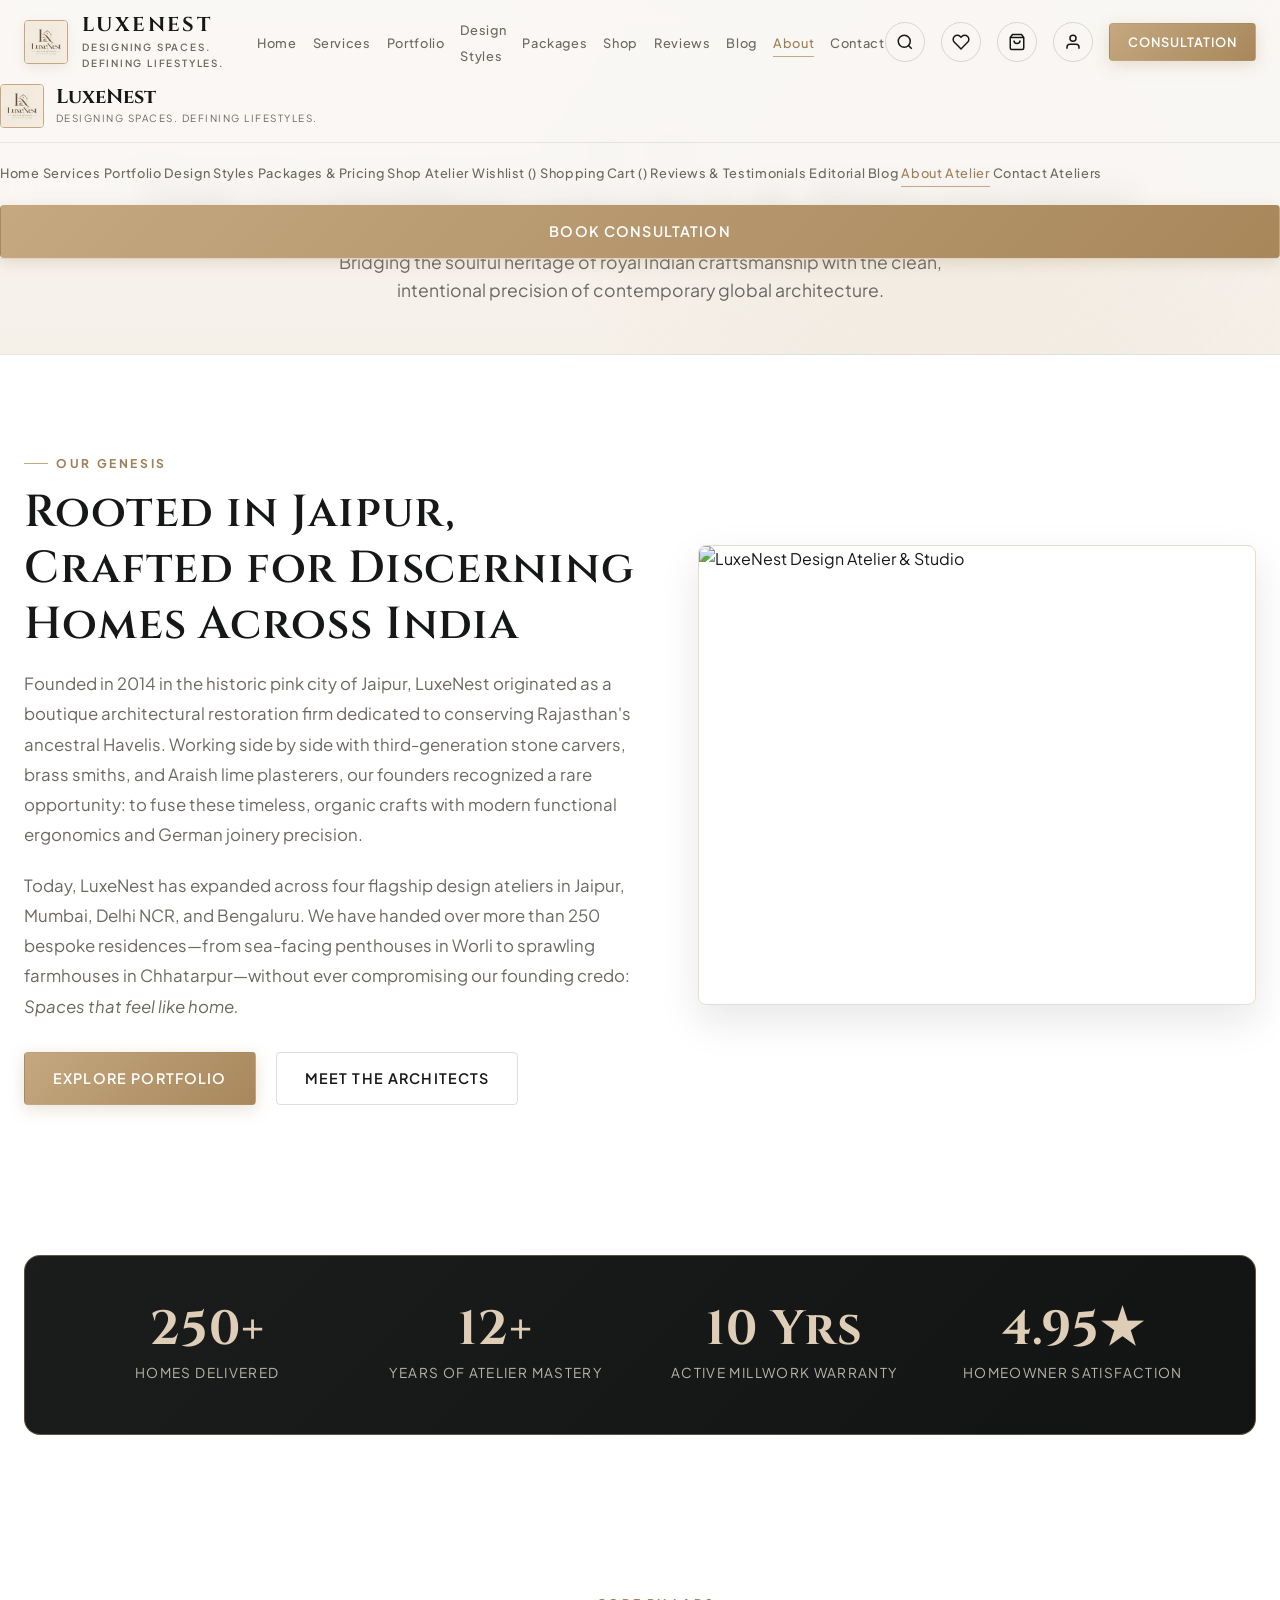
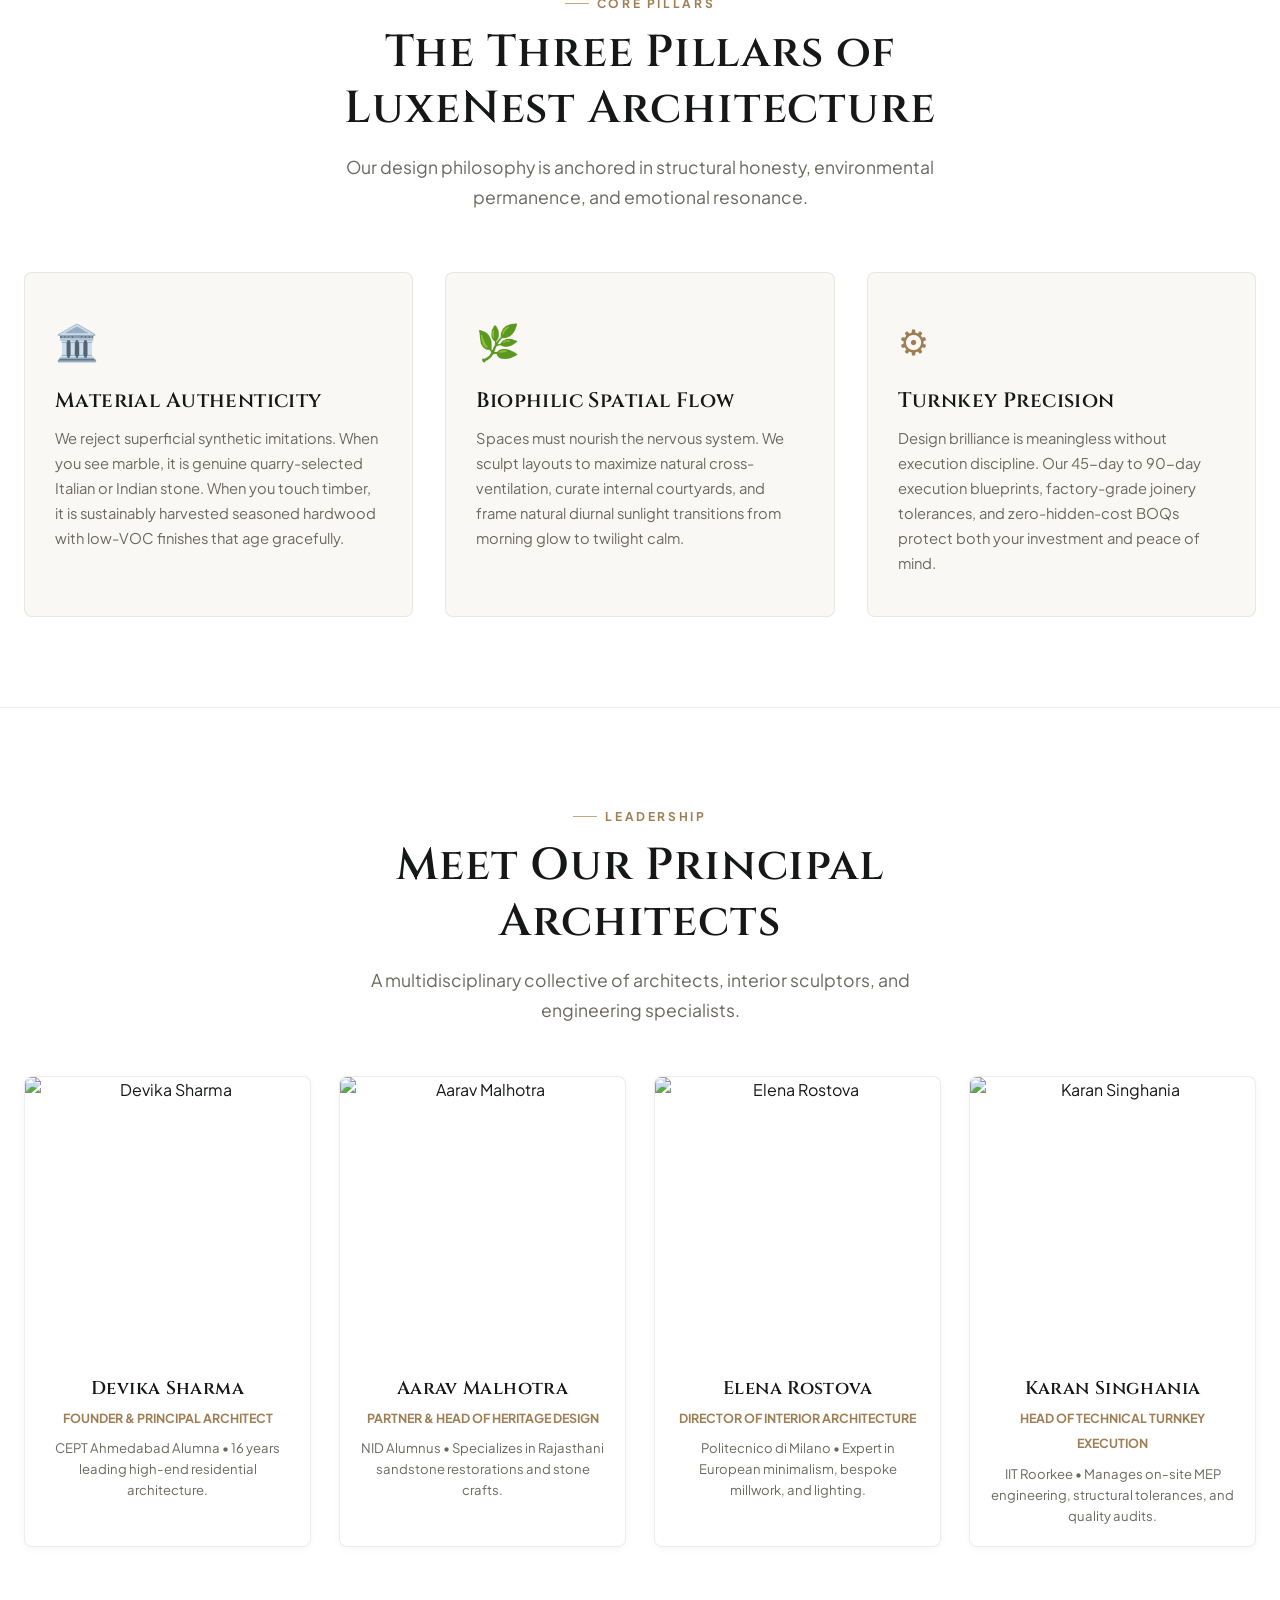
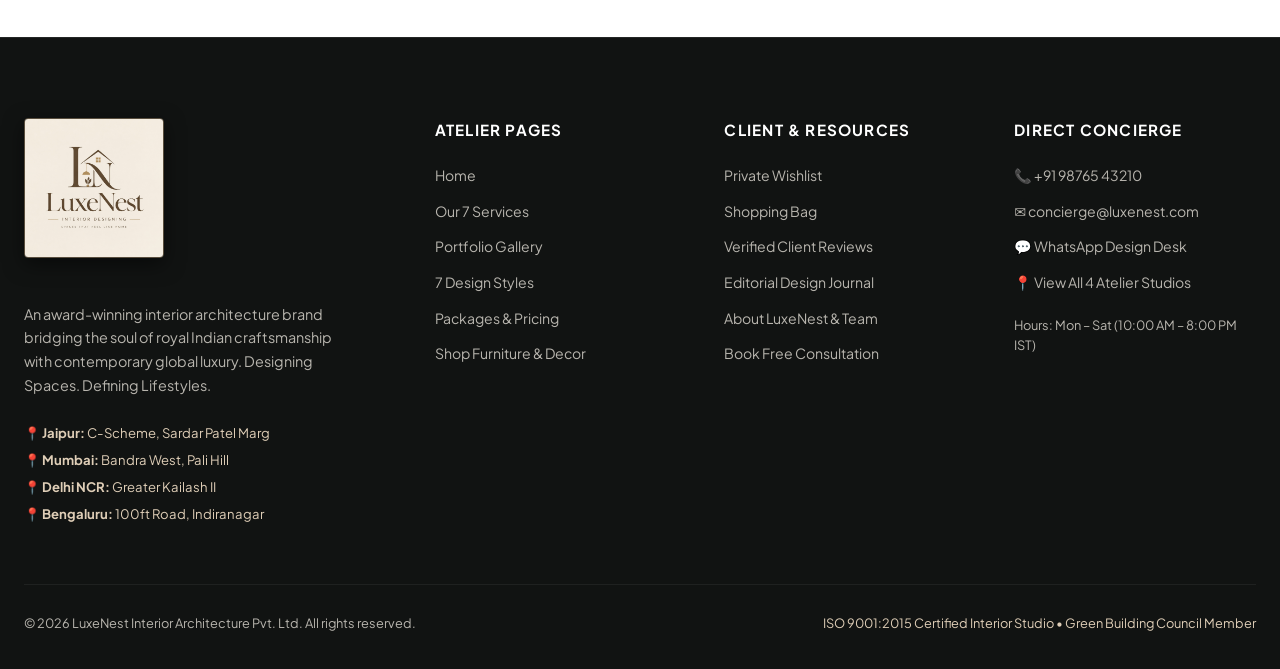
==== about.html @ 462abecd "Expand LuxeNest into complete 13-page luxury interior architecture platform with shop, wishlist, car" ====
<!DOCTYPE html>
<html lang="en">
<head>
  <meta charset="UTF-8">
  <meta name="viewport" content="width=device-width, initial-scale=1.0">
  <title>About LuxeNest — Atelier History & Design Philosophy</title>
  <meta name="description" content="Learn about LuxeNest's journey from a boutique architectural practice in Jaipur to India's premier luxury interior design atelier. Meet our principal architects and discover our design philosophy.">
  <link rel="stylesheet" href="styles.css">
  <link rel="icon" type="image/jpeg" href="images/logo.jpg">
</head>
<body>

  <!-- Site Header & Navigation -->
  <header class="site-header" id="header">
    <div class="container nav-container">
      <a href="index.html" class="brand-logo" aria-label="LuxeNest Home">
        <img src="images/logo.jpg" alt="LuxeNest Interior Designing Logo" class="site-logo-img">
        <div>
          <span class="logo-text">LuxeNest</span>
          <span class="logo-tagline">Designing Spaces. Defining Lifestyles.</span>
        </div>
      </a>

      <nav aria-label="Main Navigation">
        <ul class="nav-links">
          <li><a href="index.html" class="nav-link">Home</a></li>
          <li><a href="services.html" class="nav-link">Services</a></li>
          <li><a href="portfolio.html" class="nav-link">Portfolio</a></li>
          <li><a href="design-styles.html" class="nav-link">Design Styles</a></li>
          <li><a href="packages.html" class="nav-link">Packages</a></li>
          <li><a href="shop.html" class="nav-link">Shop</a></li>
          <li><a href="reviews.html" class="nav-link">Reviews</a></li>
          <li><a href="blog.html" class="nav-link">Blog</a></li>
          <li><a href="about.html" class="nav-link active">About</a></li>
          <li><a href="contact.html" class="nav-link">Contact</a></li>
        </ul>
      </nav>

      <div class="nav-actions">
        <button class="nav-icon-btn open-search-btn" aria-label="Search LuxeNest">
          <svg width="18" height="18" viewBox="0 0 24 24" fill="none" stroke="currentColor" stroke-width="2">
            <circle cx="11" cy="11" r="8"></circle>
            <line x1="21" y1="21" x2="16.65" y2="16.65"></line>
          </svg>
        </button>

        <a href="wishlist.html" class="nav-icon-btn" aria-label="Wishlist">
          <svg width="18" height="18" viewBox="0 0 24 24" fill="none" stroke="currentColor" stroke-width="2">
            <path d="M20.84 4.61a5.5 5.5 0 0 0-7.78 0L12 5.67l-1.06-1.06a5.5 5.5 0 0 0-7.78 7.78l1.06 1.06L12 21.23l7.78-7.78 1.06-1.06a5.5 5.5 0 0 0 0-7.78z"></path>
          </svg>
          <span class="nav-badge wishlist-badge" style="display:none;">0</span>
        </a>

        <a href="cart.html" class="nav-icon-btn" aria-label="Shopping Cart">
          <svg width="18" height="18" viewBox="0 0 24 24" fill="none" stroke="currentColor" stroke-width="2">
            <path d="M6 2L3 6v14a2 2 0 0 0 2 2h14a2 2 0 0 0 2-2V6l-3-4z"></path>
            <line x1="3" y1="6" x2="21" y2="6"></line>
            <path d="M16 10a4 4 0 0 1-8 0"></path>
          </svg>
          <span class="nav-badge cart-badge" style="display:none;">0</span>
        </a>

        <button class="nav-icon-btn open-user-btn" aria-label="Client Portal">
          <svg width="18" height="18" viewBox="0 0 24 24" fill="none" stroke="currentColor" stroke-width="2">
            <path d="M20 21v-2a4 4 0 0 0-4-4H8a4 4 0 0 0-4 4v2"></path>
            <circle cx="12" cy="7" r="4"></circle>
          </svg>
        </button>

        <a href="consultation.html" class="btn btn-gold btn-sm nav-cta-btn">Consultation</a>

        <button class="mobile-menu-btn" id="mobileMenuBtn" aria-label="Toggle navigation menu">
          <svg width="24" height="24" viewBox="0 0 24 24" fill="none" stroke="currentColor" stroke-width="2">
            <line x1="3" y1="12" x2="21" y2="12"></line>
            <line x1="3" y1="6" x2="21" y2="6"></line>
            <line x1="3" y1="18" x2="21" y2="18"></line>
          </svg>
        </button>
      </div>
    </div>

    <!-- Mobile Drawer Navigation -->
    <div class="mobile-nav-drawer" id="mobileDrawer">
      <div style="display: flex; align-items: center; gap: 12px; margin-bottom: 16px; padding-bottom: 14px; border-bottom: 1px solid var(--border-subtle);">
        <img src="images/logo.jpg" alt="LuxeNest Logo" style="width: 44px; height: 44px; border-radius: 4px; border: 1.5px solid var(--accent-gold); object-fit: cover;">
        <div>
          <div style="font-family: var(--font-serif); font-size: 1.25rem; font-weight: 700; color: var(--text-main); line-height: 1.1;">LuxeNest</div>
          <div style="font-size: 0.62rem; color: var(--text-muted); text-transform: uppercase; letter-spacing: 0.15em; margin-top: 3px;">Designing Spaces. Defining Lifestyles.</div>
        </div>
      </div>
      <a href="index.html" class="nav-link drawer-link">Home</a>
      <a href="services.html" class="nav-link drawer-link">Services</a>
      <a href="portfolio.html" class="nav-link drawer-link">Portfolio</a>
      <a href="design-styles.html" class="nav-link drawer-link">Design Styles</a>
      <a href="packages.html" class="nav-link drawer-link">Packages & Pricing</a>
      <a href="shop.html" class="nav-link drawer-link">Shop Atelier</a>
      <a href="wishlist.html" class="nav-link drawer-link">Wishlist (<span class="wishlist-badge">0</span>)</a>
      <a href="cart.html" class="nav-link drawer-link">Shopping Cart (<span class="cart-badge">0</span>)</a>
      <a href="reviews.html" class="nav-link drawer-link">Reviews & Testimonials</a>
      <a href="blog.html" class="nav-link drawer-link">Editorial Blog</a>
      <a href="about.html" class="nav-link drawer-link active">About Atelier</a>
      <a href="contact.html" class="nav-link drawer-link">Contact Ateliers</a>
      <div style="margin-top: 20px;">
        <a href="consultation.html" class="btn btn-gold" style="width: 100%; text-align: center;">Book Consultation</a>
      </div>
    </div>
  </header>

  <!-- Page Header Banner -->
  <section class="page-header-banner">
    <div class="container">
      <nav class="breadcrumb-nav" aria-label="Breadcrumb">
        <a href="index.html">Home</a>
        <span class="breadcrumb-separator">/</span>
        <span>About</span>
      </nav>
      <h1 class="page-title">The LuxeNest Legacy & Philosophy</h1>
      <p class="page-subtitle">
        Bridging the soulful heritage of royal Indian craftsmanship with the clean, intentional precision of contemporary global architecture.
      </p>
    </div>
  </section>

  <!-- Our Story Section -->
  <section style="padding: 90px 0; background: #FFFFFF;">
    <div class="container">
      <div style="display: grid; grid-template-columns: 1.1fr 1fr; gap: 60px; align-items: center;">
        <div>
          <span class="section-label">Our Genesis</span>
          <h2 class="section-title">Rooted in Jaipur, Crafted for Discerning Homes Across India</h2>
          <p style="font-size: 1.05rem; line-height: 1.8; color: var(--text-muted); margin-bottom: 20px;">
            Founded in 2014 in the historic pink city of Jaipur, LuxeNest originated as a boutique architectural restoration firm dedicated to conserving Rajasthan's ancestral Havelis. Working side by side with third-generation stone carvers, brass smiths, and Araish lime plasterers, our founders recognized a rare opportunity: to fuse these timeless, organic crafts with modern functional ergonomics and German joinery precision.
          </p>
          <p style="font-size: 1.05rem; line-height: 1.8; color: var(--text-muted); margin-bottom: 30px;">
            Today, LuxeNest has expanded across four flagship design ateliers in Jaipur, Mumbai, Delhi NCR, and Bengaluru. We have handed over more than 250 bespoke residences—from sea-facing penthouses in Worli to sprawling farmhouses in Chhatarpur—without ever compromising our founding credo: <em>Spaces that feel like home.</em>
          </p>
          <div style="display: flex; gap: 20px;">
            <a href="portfolio.html" class="btn btn-gold">Explore Portfolio</a>
            <a href="consultation.html" class="btn btn-outline">Meet the Architects</a>
          </div>
        </div>

        <div>
          <img src="https://images.unsplash.com/photo-1600585154340-be6161a56a0c?auto=format&fit=crop&w=800&q=80" alt="LuxeNest Design Atelier & Studio" style="width: 100%; height: 460px; object-fit: cover; border-radius: var(--radius-md); box-shadow: var(--shadow-lg); border: 1px solid var(--border-gold);">
        </div>
      </div>
    </div>
  </section>

  <!-- Stats Counter Section -->
  <section style="padding: 60px 0; background: var(--bg-surface);">
    <div class="container">
      <div class="stats-counter-grid">
        <div class="counter-item">
          <h3>250+</h3>
          <p>Homes Delivered</p>
        </div>
        <div class="counter-item">
          <h3>12+</h3>
          <p>Years of Atelier Mastery</p>
        </div>
        <div class="counter-item">
          <h3>10 Yrs</h3>
          <p>Active Millwork Warranty</p>
        </div>
        <div class="counter-item">
          <h3>4.95★</h3>
          <p>Homeowner Satisfaction</p>
        </div>
      </div>
    </div>
  </section>

  <!-- Design Philosophy Section -->
  <section style="padding: 90px 0; background: #FFFFFF;">
    <div class="container">
      <div style="text-align: center; max-width: 720px; margin: 0 auto 60px auto;">
        <span class="section-label">Core Pillars</span>
        <h2 class="section-title">The Three Pillars of LuxeNest Architecture</h2>
        <p class="section-desc" style="margin: 0 auto;">Our design philosophy is anchored in structural honesty, environmental permanence, and emotional resonance.</p>
      </div>

      <div style="display: grid; grid-template-columns: repeat(3, 1fr); gap: 32px;">
        <div style="background: var(--bg-main); padding: 40px 30px; border-radius: var(--radius-md); border: 1px solid var(--border-subtle);">
          <div style="font-size: 2.2rem; color: var(--accent-gold-dark); margin-bottom: 18px;">🏛️</div>
          <h4 style="font-size: 1.3rem; margin-bottom: 12px;">Material Authenticity</h4>
          <p style="font-size: 0.92rem; color: var(--text-muted); line-height: 1.7;">
            We reject superficial synthetic imitations. When you see marble, it is genuine quarry-selected Italian or Indian stone. When you touch timber, it is sustainably harvested seasoned hardwood with low-VOC finishes that age gracefully.
          </p>
        </div>

        <div style="background: var(--bg-main); padding: 40px 30px; border-radius: var(--radius-md); border: 1px solid var(--border-subtle);">
          <div style="font-size: 2.2rem; color: var(--accent-gold-dark); margin-bottom: 18px;">🌿</div>
          <h4 style="font-size: 1.3rem; margin-bottom: 12px;">Biophilic Spatial Flow</h4>
          <p style="font-size: 0.92rem; color: var(--text-muted); line-height: 1.7;">
            Spaces must nourish the nervous system. We sculpt layouts to maximize natural cross-ventilation, curate internal courtyards, and frame natural diurnal sunlight transitions from morning glow to twilight calm.
          </p>
        </div>

        <div style="background: var(--bg-main); padding: 40px 30px; border-radius: var(--radius-md); border: 1px solid var(--border-subtle);">
          <div style="font-size: 2.2rem; color: var(--accent-gold-dark); margin-bottom: 18px;">⚙️</div>
          <h4 style="font-size: 1.3rem; margin-bottom: 12px;">Turnkey Precision</h4>
          <p style="font-size: 0.92rem; color: var(--text-muted); line-height: 1.7;">
            Design brilliance is meaningless without execution discipline. Our 45-day to 90-day execution blueprints, factory-grade joinery tolerances, and zero-hidden-cost BOQs protect both your investment and peace of mind.
          </p>
        </div>
      </div>
    </div>
  </section>

  <!-- Team Grid Section -->
  <section style="padding: 90px 0; background: var(--bg-surface); border-top: 1px solid var(--border-subtle);">
    <div class="container">
      <div style="text-align: center; max-width: 680px; margin: 0 auto 50px auto;">
        <span class="section-label">Leadership</span>
        <h2 class="section-title">Meet Our Principal Architects</h2>
        <p class="section-desc" style="margin: 0 auto;">A multidisciplinary collective of architects, interior sculptors, and engineering specialists.</p>
      </div>

      <div class="team-grid">
        <!-- Architect 1 -->
        <div class="team-card">
          <img src="https://images.unsplash.com/photo-1534528741775-53994a69daeb?auto=format&fit=crop&w=600&q=80" alt="Devika Sharma" loading="lazy">
          <div class="team-info">
            <h4>Devika Sharma</h4>
            <span class="team-role">Founder & Principal Architect</span>
            <p style="font-size: 0.82rem; color: var(--text-muted); margin-top: 8px;">CEPT Ahmedabad Alumna • 16 years leading high-end residential architecture.</p>
          </div>
        </div>

        <!-- Architect 2 -->
        <div class="team-card">
          <img src="https://images.unsplash.com/photo-1507003211169-0a1dd7228f2d?auto=format&fit=crop&w=600&q=80" alt="Aarav Malhotra" loading="lazy">
          <div class="team-info">
            <h4>Aarav Malhotra</h4>
            <span class="team-role">Partner & Head of Heritage Design</span>
            <p style="font-size: 0.82rem; color: var(--text-muted); margin-top: 8px;">NID Alumnus • Specializes in Rajasthani sandstone restorations and stone crafts.</p>
          </div>
        </div>

        <!-- Architect 3 -->
        <div class="team-card">
          <img src="https://images.unsplash.com/photo-1573496359142-b8d87734a5a2?auto=format&fit=crop&w=600&q=80" alt="Elena Rostova" loading="lazy">
          <div class="team-info">
            <h4>Elena Rostova</h4>
            <span class="team-role">Director of Interior Architecture</span>
            <p style="font-size: 0.82rem; color: var(--text-muted); margin-top: 8px;">Politecnico di Milano • Expert in European minimalism, bespoke millwork, and lighting.</p>
          </div>
        </div>

        <!-- Architect 4 -->
        <div class="team-card">
          <img src="https://images.unsplash.com/photo-1500648767791-00dcc994a43e?auto=format&fit=crop&w=600&q=80" alt="Karan Singhania" loading="lazy">
          <div class="team-info">
            <h4>Karan Singhania</h4>
            <span class="team-role">Head of Technical Turnkey Execution</span>
            <p style="font-size: 0.82rem; color: var(--text-muted); margin-top: 8px;">IIT Roorkee • Manages on-site MEP engineering, structural tolerances, and quality audits.</p>
          </div>
        </div>
      </div>
    </div>
  </section>

  <!-- Universal Search Overlay Modal -->
  <div class="search-overlay" id="searchOverlay" role="dialog" aria-modal="true" aria-label="Site Search">
    <div class="search-modal-container">
      <div class="search-bar-wrap">
        <svg width="22" height="22" viewBox="0 0 24 24" fill="none" stroke="currentColor" stroke-width="2">
          <circle cx="11" cy="11" r="8"></circle>
          <line x1="21" y1="21" x2="16.65" y2="16.65"></line>
        </svg>
        <input type="search" id="globalSearchInput" placeholder="Search services, furniture, styles, or projects..." autocomplete="off">
        <button class="search-close-btn" id="searchCloseBtn" aria-label="Close search">&times;</button>
      </div>
      <div id="searchResultsContainer"></div>
    </div>
  </div>

  <!-- User Demo Account Modal -->
  <div class="modal-backdrop" id="userAccountModal" role="dialog" aria-modal="true" aria-label="Client Sign In">
    <div class="modal-dialog" style="max-width: 440px;">
      <button class="modal-close-btn" id="userModalCloseBtn" aria-label="Close modal">&times;</button>
      <div style="text-align: center; margin-bottom: 24px;">
        <img src="images/logo.jpg" alt="LuxeNest Logo" style="width: 54px; height: 54px; border-radius: 6px; border: 1.5px solid var(--accent-gold); margin-bottom: 12px; object-fit: cover;">
        <h3 style="font-family: var(--font-serif); font-size: 1.5rem; margin-bottom: 6px;">Client Atelier Portal</h3>
        <p style="color: var(--text-muted); font-size: 0.88rem;">Sign in to review your design milestones, saved collections, and quotes.</p>
      </div>
      <form id="userLoginForm">
        <div class="form-group" style="margin-bottom: 16px;">
          <label class="form-label" for="userEmail">Registered Email</label>
          <input type="email" id="userEmail" class="form-control" placeholder="client@luxenest.com" required value="client@luxenest.com">
        </div>
        <div class="form-group" style="margin-bottom: 20px;">
          <label class="form-label" for="userPassword">Password</label>
          <input type="password" id="userPassword" class="form-control" value="••••••••" required>
        </div>
        <button type="submit" class="btn btn-gold" style="width: 100%; padding: 12px;">Sign In to Portal</button>
      </form>
    </div>
  </div>

  <!-- Toast Notification Container -->
  <div class="toast-msg" id="toastMsg" role="alert"></div>

  <!-- Site Footer -->
  <footer class="site-footer">
    <div class="container">
      <div class="footer-grid">
        <div class="footer-brand">
          <a href="index.html" class="footer-logo-card" aria-label="LuxeNest Home">
            <img src="images/logo.jpg" alt="LuxeNest Interior Designing" class="footer-logo-img">
          </a>
          <p>
            An award-winning interior architecture brand bridging the soul of royal Indian craftsmanship with contemporary global luxury. Designing Spaces. Defining Lifestyles.
          </p>
          <div class="footer-studios">
            <span>📍 <strong>Jaipur:</strong> C-Scheme, Sardar Patel Marg</span>
            <span>📍 <strong>Mumbai:</strong> Bandra West, Pali Hill</span>
            <span>📍 <strong>Delhi NCR:</strong> Greater Kailash II</span>
            <span>📍 <strong>Bengaluru:</strong> 100ft Road, Indiranagar</span>
          </div>
        </div>

        <div class="footer-col">
          <h5>Atelier Pages</h5>
          <ul class="footer-links">
            <li><a href="index.html">Home</a></li>
            <li><a href="services.html">Our 7 Services</a></li>
            <li><a href="portfolio.html">Portfolio Gallery</a></li>
            <li><a href="design-styles.html">7 Design Styles</a></li>
            <li><a href="packages.html">Packages & Pricing</a></li>
            <li><a href="shop.html">Shop Furniture & Decor</a></li>
          </ul>
        </div>

        <div class="footer-col">
          <h5>Client & Resources</h5>
          <ul class="footer-links">
            <li><a href="wishlist.html">Private Wishlist</a></li>
            <li><a href="cart.html">Shopping Bag</a></li>
            <li><a href="reviews.html">Verified Client Reviews</a></li>
            <li><a href="blog.html">Editorial Design Journal</a></li>
            <li><a href="about.html">About LuxeNest & Team</a></li>
            <li><a href="consultation.html">Book Free Consultation</a></li>
          </ul>
        </div>

        <div class="footer-col">
          <h5>Direct Concierge</h5>
          <ul class="footer-links">
            <li><a href="tel:+919876543210">📞 +91 98765 43210</a></li>
            <li><a href="mailto:concierge@luxenest.com">✉️ concierge@luxenest.com</a></li>
            <li><a href="https://wa.me/919876543210" target="_blank" rel="noopener">💬 WhatsApp Design Desk</a></li>
            <li><a href="contact.html">📍 View All 4 Atelier Studios</a></li>
            <li><span style="color: var(--text-inverse-muted); font-size: 0.8rem; display: inline-block; margin-top: 10px;">Hours: Mon – Sat (10:00 AM – 8:00 PM IST)</span></li>
          </ul>
        </div>
      </div>

      <div class="footer-bottom">
        <p>&copy; 2026 LuxeNest Interior Architecture Pvt. Ltd. All rights reserved.</p>
        <p style="color: var(--accent-gold-light);">ISO 9001:2015 Certified Interior Studio • Green Building Council Member</p>
      </div>
    </div>
  </footer>

  <script src="shop-data.js"></script>
  <script src="app.js"></script>
</body>
</html>
---- styles.css ----
/* ==========================================================================
   LuxeNest — Luxury Interior Architecture & Design System
   ========================================================================== */

@import url('https://fonts.googleapis.com/css2?family=Cinzel:wght@400;500;600;700;800&family=Cormorant+Garamond:ital,wght@0,400;0,500;0,600;1,400&family=Plus+Jakarta+Sans:wght@300;400;500;600;700&display=swap');

:root {
  /* Color Palette Tokens */
  --bg-main: #FAF8F5;
  --bg-surface: #FFFFFF;
  --bg-surface-elevated: #F6F2EC;
  --bg-dark: #121413;
  --bg-dark-card: #1C1F1E;
  --bg-cream: #F3ECE2;

  --text-main: #161817;
  --text-muted: #6B6862;
  --text-light: #9C9890;
  --text-inverse: #FAF8F5;
  --text-inverse-muted: #B8B5AE;

  --accent-gold: #C5A880;
  --accent-gold-dark: #9E7F55;
  --accent-gold-light: #DFCEB7;
  --accent-gold-subtle: rgba(197, 168, 128, 0.15);
  
  --color-terracotta: #C2684E;
  --color-emerald: #244237;
  --color-emerald-light: #3D6758;

  --border-subtle: rgba(22, 24, 23, 0.08);
  --border-medium: rgba(22, 24, 23, 0.14);
  --border-gold: rgba(197, 168, 128, 0.4);
  --border-dark: rgba(255, 255, 255, 0.12);

  /* Typography */
  --font-serif: 'Cinzel', Georgia, serif;
  --font-editorial: 'Cormorant Garamond', Garamond, serif;
  --font-sans: 'Plus Jakarta Sans', system-ui, -apple-system, sans-serif;

  /* Shadows & Elevations */
  --shadow-sm: 0 2px 8px rgba(18, 20, 19, 0.04);
  --shadow-md: 0 8px 24px rgba(18, 20, 19, 0.06);
  --shadow-lg: 0 16px 40px rgba(18, 20, 19, 0.1);
  --shadow-gold: 0 8px 30px rgba(197, 168, 128, 0.25);

  /* Layout & Spacing */
  --radius-sm: 4px;
  --radius-md: 8px;
  --radius-lg: 16px;
  --radius-full: 9999px;
  --container-max: 1280px;
  --transition-smooth: all 0.35s cubic-bezier(0.16, 1, 0.3, 1);
}

/* Reset & Base */
*, *::before, *::after {
  box-sizing: border-box;
  margin: 0;
  padding: 0;
}

html {
  scroll-behavior: smooth;
  font-size: 16px;
}

body {
  font-family: var(--font-sans);
  background-color: var(--bg-main);
  color: var(--text-main);
  line-height: 1.6;
  -webkit-font-smoothing: antialiased;
  -moz-osx-font-smoothing: grayscale;
  overflow-x: hidden;
}

img {
  max-width: 100%;
  height: auto;
  display: block;
}

a {
  color: inherit;
  text-decoration: none;
  transition: var(--transition-smooth);
}

button, input, select, textarea {
  font-family: inherit;
}

.container {
  width: 100%;
  max-width: var(--container-max);
  margin: 0 auto;
  padding: 0 24px;
}

/* Typography Utility */
h1, h2, h3, h4 {
  font-family: var(--font-serif);
  font-weight: 600;
  color: var(--text-main);
  letter-spacing: 0.02em;
  line-height: 1.25;
}

.section-label {
  font-family: var(--font-sans);
  font-size: 0.75rem;
  font-weight: 700;
  letter-spacing: 0.22em;
  text-transform: uppercase;
  color: var(--accent-gold-dark);
  display: inline-flex;
  align-items: center;
  gap: 8px;
  margin-bottom: 12px;
}

.section-label::before {
  content: '';
  width: 24px;
  height: 1px;
  background-color: var(--accent-gold);
}

.section-title {
  font-size: clamp(2rem, 3.5vw, 3rem);
  margin-bottom: 16px;
}

.section-desc {
  font-size: 1.1rem;
  color: var(--text-muted);
  max-width: 640px;
  line-height: 1.7;
}

/* Buttons */
.btn {
  display: inline-flex;
  align-items: center;
  justify-content: center;
  gap: 10px;
  padding: 14px 28px;
  font-size: 0.9rem;
  font-weight: 600;
  letter-spacing: 0.08em;
  text-transform: uppercase;
  border-radius: var(--radius-sm);
  cursor: pointer;
  transition: var(--transition-smooth);
  border: 1px solid transparent;
}

.btn-gold {
  background: linear-gradient(135deg, #C5A880 0%, #A8875B 100%);
  color: #FFFFFF;
  box-shadow: 0 4px 16px rgba(168, 135, 91, 0.25);
}

.btn-gold:hover {
  background: linear-gradient(135deg, #D4AF37 0%, #B89758 100%);
  transform: translateY(-2px);
  box-shadow: 0 6px 20px rgba(168, 135, 91, 0.35);
}

.btn-outline {
  background: transparent;
  border: 1px solid var(--border-medium);
  color: var(--text-main);
}

.btn-outline:hover {
  border-color: var(--accent-gold);
  color: var(--accent-gold-dark);
  background-color: var(--accent-gold-subtle);
}

.btn-outline-white {
  background: transparent;
  border: 1px solid rgba(255, 255, 255, 0.3);
  color: #FFFFFF;
}

.btn-outline-white:hover {
  border-color: var(--accent-gold-light);
  color: var(--accent-gold-light);
  background: rgba(255, 255, 255, 0.08);
}

.btn-sm {
  padding: 8px 18px;
  font-size: 0.8rem;
}

/* ==========================================================================
   Header & Navigation
   ========================================================================== */
.site-header {
  position: fixed;
  top: 0;
  left: 0;
  width: 100%;
  z-index: 1000;
  transition: var(--transition-smooth);
  background: rgba(250, 248, 245, 0.88);
  backdrop-filter: blur(14px);
  -webkit-backdrop-filter: blur(14px);
  border-bottom: 1px solid var(--border-subtle);
}

.site-header.scrolled {
  background: rgba(250, 248, 245, 0.98);
  box-shadow: var(--shadow-sm);
  border-bottom-color: var(--border-medium);
}

.nav-container {
  display: flex;
  align-items: center;
  justify-content: space-between;
  height: 84px;
}

.brand-logo {
  display: flex;
  align-items: center;
  gap: 14px;
}

.site-logo-img {
  height: 52px;
  width: 52px;
  object-fit: cover;
  border-radius: var(--radius-sm);
  border: 1.5px solid var(--accent-gold);
  box-shadow: 0 4px 12px rgba(197, 168, 128, 0.2);
  transition: var(--transition-smooth);
  background-color: #F5EDE0;
}

.brand-logo:hover .site-logo-img {
  transform: scale(1.05);
  border-color: var(--accent-gold-dark);
  box-shadow: 0 6px 18px rgba(197, 168, 128, 0.35);
}

.logo-monogram {
  width: 42px;
  height: 42px;
  border: 1.5px solid var(--accent-gold);
  display: flex;
  align-items: center;
  justify-content: center;
  font-family: var(--font-serif);
  font-size: 1.2rem;
  font-weight: 700;
  color: var(--accent-gold-dark);
  border-radius: var(--radius-sm);
  background: rgba(197, 168, 128, 0.08);
}

.logo-text {
  font-family: var(--font-serif);
  font-size: 1.45rem;
  font-weight: 700;
  letter-spacing: 0.12em;
  color: var(--text-main);
  text-transform: uppercase;
  line-height: 1.1;
}

.logo-tagline {
  display: block;
  font-family: var(--font-sans);
  font-size: 0.62rem;
  font-weight: 600;
  letter-spacing: 0.18em;
  color: var(--text-muted);
  text-transform: uppercase;
  margin-top: 3px;
}

.footer-logo-card {
  margin-bottom: 20px;
  display: inline-block;
}

.footer-logo-img {
  width: 140px;
  height: auto;
  border-radius: var(--radius-sm);
  border: 1px solid var(--border-gold);
  box-shadow: 0 6px 20px rgba(0, 0, 0, 0.5);
  display: block;
  transition: var(--transition-smooth);
}

.footer-logo-img:hover {
  transform: scale(1.03);
  border-color: var(--accent-gold-light);
}

.nav-links {
  display: flex;
  align-items: center;
  gap: 32px;
  list-style: none;
}

.nav-link {
  font-size: 0.85rem;
  font-weight: 500;
  letter-spacing: 0.05em;
  color: var(--text-muted);
  position: relative;
  padding: 6px 0;
}

.nav-link:hover, .nav-link.active {
  color: var(--accent-gold-dark);
}

.nav-link::after {
  content: '';
  position: absolute;
  bottom: 0;
  left: 0;
  width: 0;
  height: 1.5px;
  background-color: var(--accent-gold);
  transition: var(--transition-smooth);
}

.nav-link:hover::after, .nav-link.active::after {
  width: 100%;
}

.nav-actions {
  display: flex;
  align-items: center;
  gap: 16px;
}

.mobile-menu-btn {
  display: none;
  background: none;
  border: none;
  cursor: pointer;
  padding: 8px;
  color: var(--text-main);
}

/* ==========================================================================
   Hero Section
   ========================================================================== */
.hero-section {
  padding-top: 130px;
  padding-bottom: 80px;
  position: relative;
  overflow: hidden;
  background: radial-gradient(circle at 80% 20%, rgba(197, 168, 128, 0.12), transparent 45%),
              linear-gradient(180deg, var(--bg-main) 0%, #F5F0E8 100%);
}

.hero-grid {
  display: grid;
  grid-template-columns: 1.15fr 1fr;
  gap: 50px;
  align-items: center;
}

.hero-content {
  max-width: 620px;
}

.hero-badge {
  display: inline-flex;
  align-items: center;
  gap: 10px;
  padding: 6px 16px;
  background: rgba(197, 168, 128, 0.14);
  border: 1px solid var(--border-gold);
  border-radius: var(--radius-full);
  font-size: 0.78rem;
  font-weight: 600;
  color: var(--accent-gold-dark);
  letter-spacing: 0.06em;
  margin-bottom: 24px;
}

.hero-title {
  font-size: clamp(2.4rem, 4.5vw, 4rem);
  font-weight: 700;
  line-height: 1.15;
  margin-bottom: 20px;
  color: var(--text-main);
}

.hero-title em {
  font-family: var(--font-editorial);
  font-style: italic;
  font-weight: 400;
  color: var(--accent-gold-dark);
}

.hero-subtitle {
  font-size: 1.15rem;
  color: var(--text-muted);
  line-height: 1.75;
  margin-bottom: 36px;
}

.hero-cta-group {
  display: flex;
  align-items: center;
  gap: 16px;
  flex-wrap: wrap;
  margin-bottom: 48px;
}

.hero-stats {
  display: grid;
  grid-template-columns: repeat(3, 1fr);
  gap: 24px;
  padding-top: 28px;
  border-top: 1px solid var(--border-subtle);
}

.stat-item h4 {
  font-size: 2rem;
  font-weight: 700;
  color: var(--text-main);
  line-height: 1;
  margin-bottom: 4px;
}

.stat-item h4 span {
  color: var(--accent-gold-dark);
}

.stat-item p {
  font-size: 0.8rem;
  color: var(--text-light);
  text-transform: uppercase;
  letter-spacing: 0.08em;
  font-weight: 600;
}

.hero-visual-frame {
  position: relative;
}

.hero-image-main {
  width: 100%;
  height: 580px;
  object-fit: cover;
  border-radius: var(--radius-md);
  box-shadow: var(--shadow-lg);
  border: 1px solid rgba(197, 168, 128, 0.2);
}

.hero-floating-card {
  position: absolute;
  bottom: -24px;
  left: -28px;
  background: rgba(255, 255, 255, 0.95);
  backdrop-filter: blur(10px);
  padding: 20px 24px;
  border-radius: var(--radius-sm);
  box-shadow: var(--shadow-md);
  border: 1px solid var(--border-gold);
  max-width: 260px;
}

.hero-floating-card p.card-tag {
  font-size: 0.7rem;
  text-transform: uppercase;
  font-weight: 700;
  color: var(--accent-gold-dark);
  letter-spacing: 0.1em;
}

.hero-floating-card h5 {
  font-size: 1.05rem;
  margin: 4px 0 6px 0;
}

.hero-floating-card p.card-meta {
  font-size: 0.82rem;
  color: var(--text-muted);
}

/* ==========================================================================
   Design Styles Gallery (The 6 Disciplines)
   ========================================================================== */
.styles-section {
  padding: 110px 0;
  background-color: var(--bg-surface);
}

.section-header-row {
  display: flex;
  align-items: flex-end;
  justify-content: space-between;
  margin-bottom: 48px;
  flex-wrap: wrap;
  gap: 24px;
}

.style-filters {
  display: flex;
  gap: 8px;
  flex-wrap: wrap;
}

.filter-btn {
  background: transparent;
  border: 1px solid var(--border-subtle);
  padding: 8px 18px;
  border-radius: var(--radius-full);
  font-size: 0.82rem;
  font-weight: 600;
  color: var(--text-muted);
  cursor: pointer;
  transition: var(--transition-smooth);
}

.filter-btn:hover, .filter-btn.active {
  background-color: var(--text-main);
  border-color: var(--text-main);
  color: #FFFFFF;
}

.styles-grid {
  display: grid;
  grid-template-columns: repeat(3, 1fr);
  gap: 32px;
}

.style-card {
  background: var(--bg-main);
  border-radius: var(--radius-md);
  overflow: hidden;
  border: 1px solid var(--border-subtle);
  transition: var(--transition-smooth);
  display: flex;
  flex-direction: column;
}

.style-card:hover {
  transform: translateY(-6px);
  box-shadow: var(--shadow-md);
  border-color: var(--border-gold);
}

.style-img-wrap {
  position: relative;
  height: 280px;
  overflow: hidden;
}

.style-img-wrap img {
  width: 100%;
  height: 100%;
  object-fit: cover;
  transition: transform 0.6s cubic-bezier(0.16, 1, 0.3, 1);
}

.style-card:hover .style-img-wrap img {
  transform: scale(1.06);
}

.style-badge {
  position: absolute;
  top: 16px;
  right: 16px;
  background: rgba(20, 22, 21, 0.82);
  backdrop-filter: blur(6px);
  color: #FFFFFF;
  padding: 4px 12px;
  border-radius: var(--radius-full);
  font-size: 0.72rem;
  font-weight: 600;
  letter-spacing: 0.05em;
  text-transform: uppercase;
}

.style-body {
  padding: 24px;
  display: flex;
  flex-direction: column;
  flex-grow: 1;
}

.style-body h3 {
  font-size: 1.35rem;
  margin-bottom: 10px;
  color: var(--text-main);
}

.style-body p {
  font-size: 0.92rem;
  color: var(--text-muted);
  line-height: 1.6;
  margin-bottom: 18px;
}

.style-tags {
  display: flex;
  gap: 6px;
  flex-wrap: wrap;
  margin-top: auto;
  padding-top: 14px;
  border-top: 1px solid var(--border-subtle);
}

.style-tag {
  font-size: 0.75rem;
  color: var(--text-muted);
  background: rgba(0, 0, 0, 0.04);
  padding: 3px 10px;
  border-radius: var(--radius-sm);
  font-weight: 500;
}

/* ==========================================================================
   Featured Case Study: Jaipur Heritage Home
   ========================================================================== */
.case-study-section {
  padding: 120px 0;
  background: linear-gradient(180deg, var(--bg-dark) 0%, #171B19 100%);
  color: var(--text-inverse);
  position: relative;
  overflow: hidden;
}

.case-study-section::before {
  content: '';
  position: absolute;
  top: 0;
  right: 0;
  width: 500px;
  height: 500px;
  background: radial-gradient(circle, rgba(197, 168, 128, 0.08) 0%, transparent 70%);
  pointer-events: none;
}

.case-study-section .section-label {
  color: var(--accent-gold-light);
}

.case-study-section .section-title {
  color: #FFFFFF;
}

.case-study-section .section-desc {
  color: var(--text-inverse-muted);
}

.project-meta-strip {
  display: grid;
  grid-template-columns: repeat(5, 1fr);
  gap: 16px;
  background: var(--bg-dark-card);
  padding: 24px 32px;
  border-radius: var(--radius-sm);
  border: 1px solid var(--border-dark);
  margin: 36px 0 54px 0;
}

.meta-item {
  border-right: 1px solid rgba(255, 255, 255, 0.08);
  padding-right: 16px;
}

.meta-item:last-child {
  border-right: none;
}

.meta-label {
  font-size: 0.72rem;
  text-transform: uppercase;
  letter-spacing: 0.12em;
  color: var(--accent-gold-light);
  display: block;
  margin-bottom: 4px;
}

.meta-value {
  font-size: 1.15rem;
  font-weight: 600;
  color: #FFFFFF;
}

/* Before / After Renovation Slider */
.slider-showcase-wrap {
  display: grid;
  grid-template-columns: 1.3fr 1fr;
  gap: 48px;
  align-items: center;
  margin-bottom: 60px;
}

.comparison-container {
  position: relative;
  width: 100%;
  height: 480px;
  overflow: hidden;
  border-radius: var(--radius-md);
  box-shadow: 0 20px 50px rgba(0, 0, 0, 0.4);
  border: 1px solid rgba(197, 168, 128, 0.3);
  user-select: none;
}

.comparison-image {
  position: absolute;
  top: 0;
  left: 0;
  width: 100%;
  height: 100%;
}

.comparison-image img {
  width: 100%;
  height: 100%;
  object-fit: cover;
  pointer-events: none;
}

.image-after {
  z-index: 1;
}

.image-before {
  z-index: 2;
  width: 50%;
  overflow: hidden;
}

.comparison-label {
  position: absolute;
  top: 20px;
  padding: 6px 14px;
  font-size: 0.75rem;
  font-weight: 700;
  letter-spacing: 0.1em;
  text-transform: uppercase;
  border-radius: var(--radius-sm);
  z-index: 5;
}

.label-before {
  left: 20px;
  background: rgba(20, 20, 20, 0.85);
  color: #FFFFFF;
  border: 1px solid rgba(255, 255, 255, 0.2);
}

.label-after {
  right: 20px;
  background: rgba(197, 168, 128, 0.9);
  color: #161817;
  font-weight: 800;
}

.slider-handle {
  position: absolute;
  top: 0;
  left: 50%;
  width: 3px;
  height: 100%;
  background: var(--accent-gold-light);
  z-index: 10;
  cursor: ew-resize;
  transform: translateX(-50%);
}

.handle-circle {
  position: absolute;
  top: 50%;
  left: 50%;
  width: 44px;
  height: 44px;
  border-radius: 50%;
  background: #FFFFFF;
  border: 2px solid var(--accent-gold);
  transform: translate(-50%, -50%);
  display: flex;
  align-items: center;
  justify-content: center;
  box-shadow: 0 4px 15px rgba(0, 0, 0, 0.5);
}

.handle-circle svg {
  width: 20px;
  height: 20px;
  color: var(--accent-gold-dark);
}

/* Case Study Content Column */
.case-study-details h3 {
  color: #FFFFFF;
  font-size: 1.85rem;
  margin-bottom: 16px;
}

.case-study-details p {
  color: var(--text-inverse-muted);
  line-height: 1.7;
  margin-bottom: 24px;
}

.challenge-solution-grid {
  display: grid;
  grid-template-columns: 1fr;
  gap: 16px;
  margin-bottom: 28px;
}

.cs-pill-card {
  background: rgba(255, 255, 255, 0.04);
  border-left: 3px solid var(--accent-gold);
  padding: 14px 18px;
  border-radius: 0 var(--radius-sm) var(--radius-sm) 0;
}

.cs-pill-card h5 {
  font-size: 0.95rem;
  color: var(--accent-gold-light);
  margin-bottom: 4px;
  font-family: var(--font-sans);
  font-weight: 700;
}

.cs-pill-card p {
  font-size: 0.88rem;
  color: var(--text-inverse-muted);
  margin-bottom: 0;
}

/* Material & Budget Breakdown Rows */
.case-study-footer-grid {
  display: grid;
  grid-template-columns: 1.2fr 1fr;
  gap: 36px;
  margin-top: 36px;
  padding-top: 36px;
  border-top: 1px solid rgba(255, 255, 255, 0.08);
}

.materials-board h4, .budget-breakdown h4 {
  color: #FFFFFF;
  font-size: 1.2rem;
  margin-bottom: 16px;
}

.materials-chips {
  display: flex;
  gap: 12px;
  flex-wrap: wrap;
}

.material-chip {
  display: flex;
  align-items: center;
  gap: 10px;
  background: var(--bg-dark-card);
  padding: 8px 14px;
  border-radius: var(--radius-sm);
  border: 1px solid rgba(255, 255, 255, 0.08);
}

.mat-dot {
  width: 14px;
  height: 14px;
  border-radius: 50%;
  border: 1px solid rgba(255, 255, 255, 0.3);
}

.budget-bar-group {
  display: flex;
  flex-direction: column;
  gap: 12px;
}

.budget-bar-item {
  display: flex;
  flex-direction: column;
  gap: 4px;
}

.budget-bar-header {
  display: flex;
  justify-content: space-between;
  font-size: 0.8rem;
  color: var(--text-inverse-muted);
}

.progress-track {
  height: 6px;
  background: rgba(255, 255, 255, 0.1);
  border-radius: var(--radius-full);
  overflow: hidden;
}

.progress-fill {
  height: 100%;
  background: linear-gradient(90deg, var(--accent-gold) 0%, #E6D0B3 100%);
  border-radius: var(--radius-full);
}

/* ==========================================================================
   Interactive Interior Cost Estimator
   ========================================================================== */
.calculator-section {
  padding: 110px 0;
  background-color: var(--bg-surface-elevated);
}

.calc-wrapper {
  background: var(--bg-surface);
  border-radius: var(--radius-lg);
  padding: 48px;
  box-shadow: var(--shadow-lg);
  border: 1px solid var(--border-gold);
  display: grid;
  grid-template-columns: 1.2fr 0.8fr;
  gap: 48px;
}

.calc-controls h4 {
  font-size: 1.1rem;
  font-family: var(--font-sans);
  font-weight: 700;
  margin-bottom: 12px;
  color: var(--text-main);
}

.calc-group {
  margin-bottom: 28px;
}

.toggle-chips {
  display: flex;
  gap: 10px;
  flex-wrap: wrap;
}

.chip-btn {
  padding: 10px 18px;
  background: var(--bg-main);
  border: 1px solid var(--border-medium);
  border-radius: var(--radius-sm);
  font-size: 0.88rem;
  font-weight: 600;
  color: var(--text-main);
  cursor: pointer;
  transition: var(--transition-smooth);
}

.chip-btn.active {
  background: var(--text-main);
  color: #FFFFFF;
  border-color: var(--text-main);
}

.slider-val-header {
  display: flex;
  justify-content: space-between;
  align-items: center;
  margin-bottom: 8px;
}

.slider-val-header span.highlight {
  font-family: var(--font-serif);
  font-size: 1.35rem;
  font-weight: 700;
  color: var(--accent-gold-dark);
}

.range-slider {
  width: 100%;
  -webkit-appearance: none;
  height: 6px;
  border-radius: 3px;
  background: #E5E0D8;
  outline: none;
}

.range-slider::-webkit-slider-thumb {
  -webkit-appearance: none;
  width: 22px;
  height: 22px;
  border-radius: 50%;
  background: var(--accent-gold);
  cursor: pointer;
  box-shadow: 0 2px 8px rgba(0, 0, 0, 0.2);
  border: 2px solid #FFFFFF;
}

.range-slider::-moz-range-thumb {
  width: 22px;
  height: 22px;
  border-radius: 50%;
  background: var(--accent-gold);
  cursor: pointer;
  box-shadow: 0 2px 8px rgba(0, 0, 0, 0.2);
  border: 2px solid #FFFFFF;
}

/* Cost Summary Panel */
.calc-summary-panel {
  background: linear-gradient(135deg, #1A1D1C 0%, #121413 100%);
  color: #FFFFFF;
  border-radius: var(--radius-md);
  padding: 36px;
  display: flex;
  flex-direction: column;
  justify-content: space-between;
  border: 1px solid var(--border-gold);
}

.summary-header p {
  font-size: 0.75rem;
  letter-spacing: 0.15em;
  text-transform: uppercase;
  color: var(--accent-gold-light);
  font-weight: 700;
  margin-bottom: 6px;
}

.estimated-price-display {
  font-family: var(--font-serif);
  font-size: 2.8rem;
  font-weight: 700;
  color: #FFFFFF;
  line-height: 1.1;
  margin-bottom: 8px;
}

.estimated-price-display span.currency {
  color: var(--accent-gold-light);
  font-size: 2rem;
  margin-right: 4px;
}

.estimated-duration-tag {
  display: inline-flex;
  align-items: center;
  gap: 8px;
  padding: 4px 12px;
  background: rgba(197, 168, 128, 0.15);
  border-radius: var(--radius-full);
  font-size: 0.8rem;
  color: var(--accent-gold-light);
  margin-bottom: 24px;
}

.estimate-breakdown-list {
  list-style: none;
  padding: 16px 0;
  border-top: 1px solid rgba(255, 255, 255, 0.1);
  border-bottom: 1px solid rgba(255, 255, 255, 0.1);
  margin-bottom: 24px;
}

.estimate-breakdown-list li {
  display: flex;
  justify-content: space-between;
  font-size: 0.85rem;
  color: var(--text-inverse-muted);
  margin-bottom: 8px;
}

.estimate-breakdown-list li:last-child {
  margin-bottom: 0;
}

/* ==========================================================================
   Style Matcher Quiz
   ========================================================================== */
.quiz-section {
  padding: 100px 0;
  background-color: var(--bg-surface);
}

.quiz-box {
  background: var(--bg-main);
  border: 1px solid var(--border-medium);
  border-radius: var(--radius-lg);
  padding: 40px;
  max-width: 900px;
  margin: 0 auto;
}

.quiz-progress-bar {
  display: flex;
  gap: 8px;
  margin-bottom: 32px;
}

.quiz-step-pill {
  flex: 1;
  height: 4px;
  background: #E5E0D8;
  border-radius: 2px;
  transition: var(--transition-smooth);
}

.quiz-step-pill.active {
  background: var(--accent-gold);
}

.quiz-question-card h3 {
  font-size: 1.5rem;
  margin-bottom: 24px;
}

.quiz-options-grid {
  display: grid;
  grid-template-columns: repeat(2, 1fr);
  gap: 16px;
}

.quiz-option {
  padding: 18px 20px;
  border: 1px solid var(--border-medium);
  border-radius: var(--radius-sm);
  cursor: pointer;
  transition: var(--transition-smooth);
  background: var(--bg-surface);
  display: flex;
  flex-direction: column;
  gap: 6px;
}

.quiz-option:hover {
  border-color: var(--accent-gold);
  background: var(--accent-gold-subtle);
}

.quiz-option.selected {
  border-color: var(--accent-gold-dark);
  background: rgba(197, 168, 128, 0.2);
}

.quiz-option h5 {
  font-size: 1rem;
  color: var(--text-main);
  font-family: var(--font-sans);
  font-weight: 700;
}

.quiz-option p {
  font-size: 0.85rem;
  color: var(--text-muted);
}

.quiz-result-card {
  display: none;
  text-align: center;
  padding: 24px 0;
}

.quiz-result-card.active {
  display: block;
}

.quiz-result-badge {
  font-size: 0.8rem;
  font-weight: 700;
  text-transform: uppercase;
  color: var(--accent-gold-dark);
  letter-spacing: 0.15em;
  margin-bottom: 8px;
}

.quiz-result-card h3 {
  font-size: 2.2rem;
  margin-bottom: 14px;
}

.quiz-result-card p {
  max-width: 580px;
  margin: 0 auto 24px auto;
  color: var(--text-muted);
}

/* ==========================================================================
   4-Step Turnkey Process
   ========================================================================== */
.process-section {
  padding: 110px 0;
  background-color: var(--bg-main);
}

.process-grid {
  display: grid;
  grid-template-columns: repeat(4, 1fr);
  gap: 24px;
  margin-top: 48px;
}

.process-step-card {
  background: var(--bg-surface);
  border: 1px solid var(--border-subtle);
  border-radius: var(--radius-md);
  padding: 32px 24px;
  position: relative;
  transition: var(--transition-smooth);
}

.process-step-card:hover {
  transform: translateY(-4px);
  box-shadow: var(--shadow-md);
  border-color: var(--border-gold);
}

.step-num {
  font-family: var(--font-serif);
  font-size: 2.5rem;
  font-weight: 700;
  color: var(--accent-gold-light);
  line-height: 1;
  margin-bottom: 16px;
}

.process-step-card h4 {
  font-size: 1.15rem;
  margin-bottom: 10px;
}

.process-step-card p {
  font-size: 0.88rem;
  color: var(--text-muted);
  line-height: 1.6;
}

.step-timeline {
  display: inline-block;
  margin-top: 18px;
  padding: 4px 10px;
  font-size: 0.75rem;
  font-weight: 700;
  color: var(--accent-gold-dark);
  background: var(--accent-gold-subtle);
  border-radius: var(--radius-sm);
}

/* ==========================================================================
   Testimonials & Press
   ========================================================================== */
.testimonials-section {
  padding: 110px 0;
  background: #FFFFFF;
}

.press-bar {
  display: flex;
  align-items: center;
  justify-content: center;
  gap: 50px;
  flex-wrap: wrap;
  padding-bottom: 48px;
  margin-bottom: 48px;
  border-bottom: 1px solid var(--border-subtle);
}

.press-logo {
  font-family: var(--font-serif);
  font-size: 1.1rem;
  font-weight: 700;
  letter-spacing: 0.15em;
  color: var(--text-light);
  text-transform: uppercase;
}

.testimonial-grid {
  display: grid;
  grid-template-columns: repeat(3, 1fr);
  gap: 32px;
}

.testimonial-card {
  background: var(--bg-main);
  border-radius: var(--radius-md);
  padding: 32px;
  border: 1px solid var(--border-subtle);
  display: flex;
  flex-direction: column;
}

.stars-rating {
  color: #D4AF37;
  font-size: 0.95rem;
  margin-bottom: 14px;
}

.testimonial-quote {
  font-family: var(--font-editorial);
  font-size: 1.18rem;
  line-height: 1.6;
  color: var(--text-main);
  margin-bottom: 24px;
  flex-grow: 1;
}

.client-profile {
  display: flex;
  align-items: center;
  gap: 14px;
}

.client-avatar {
  width: 46px;
  height: 46px;
  border-radius: 50%;
  object-fit: cover;
  border: 1.5px solid var(--accent-gold);
}

.client-info h5 {
  font-size: 0.92rem;
  font-family: var(--font-sans);
  font-weight: 700;
}

.client-info p {
  font-size: 0.78rem;
  color: var(--text-muted);
}

/* ==========================================================================
   Consultation Modal & Section
   ========================================================================== */
.modal-backdrop {
  position: fixed;
  top: 0;
  left: 0;
  width: 100%;
  height: 100%;
  background: rgba(18, 20, 19, 0.75);
  backdrop-filter: blur(8px);
  z-index: 2000;
  display: flex;
  align-items: center;
  justify-content: center;
  opacity: 0;
  pointer-events: none;
  transition: opacity 0.3s ease;
  padding: 20px;
}

.modal-backdrop.open {
  opacity: 1;
  pointer-events: auto;
}

.modal-dialog {
  background: var(--bg-surface);
  border-radius: var(--radius-md);
  width: 100%;
  max-width: 640px;
  max-height: 90vh;
  overflow-y: auto;
  padding: 40px;
  border: 1px solid var(--border-gold);
  box-shadow: var(--shadow-lg);
  position: relative;
  transform: translateY(20px);
  transition: transform 0.3s ease;
}

.modal-backdrop.open .modal-dialog {
  transform: translateY(0);
}

.modal-close-btn {
  position: absolute;
  top: 20px;
  right: 20px;
  background: none;
  border: none;
  font-size: 1.5rem;
  cursor: pointer;
  color: var(--text-muted);
}

.form-group {
  margin-bottom: 18px;
}

.form-label {
  display: block;
  font-size: 0.82rem;
  font-weight: 600;
  color: var(--text-main);
  margin-bottom: 6px;
  text-transform: uppercase;
  letter-spacing: 0.05em;
}

.form-control {
  width: 100%;
  padding: 12px 16px;
  border: 1px solid var(--border-medium);
  border-radius: var(--radius-sm);
  background: var(--bg-main);
  font-size: 0.95rem;
  color: var(--text-main);
  outline: none;
  transition: var(--transition-smooth);
}

.form-control:focus {
  border-color: var(--accent-gold);
  box-shadow: 0 0 0 3px rgba(197, 168, 128, 0.15);
}

.form-row {
  display: grid;
  grid-template-columns: 1fr 1fr;
  gap: 16px;
}

/* ==========================================================================
   Footer
   ========================================================================== */
.site-footer {
  background: #111312;
  color: #FFFFFF;
  padding: 80px 0 36px 0;
  border-top: 1px solid rgba(255, 255, 255, 0.08);
}

.footer-grid {
  display: grid;
  grid-template-columns: 1.5fr repeat(3, 1fr);
  gap: 48px;
  margin-bottom: 60px;
}

.footer-brand p {
  color: var(--text-inverse-muted);
  font-size: 0.9rem;
  margin: 18px 0 24px 0;
  max-width: 320px;
  line-height: 1.65;
}

.footer-studios {
  display: flex;
  flex-direction: column;
  gap: 6px;
  font-size: 0.82rem;
  color: var(--accent-gold-light);
}

.footer-col h5 {
  font-size: 0.95rem;
  font-family: var(--font-sans);
  font-weight: 700;
  letter-spacing: 0.08em;
  text-transform: uppercase;
  margin-bottom: 20px;
  color: #FFFFFF;
}

.footer-links {
  list-style: none;
  display: flex;
  flex-direction: column;
  gap: 10px;
}

.footer-links a {
  font-size: 0.88rem;
  color: var(--text-inverse-muted);
}

.footer-links a:hover {
  color: var(--accent-gold-light);
  padding-left: 4px;
}

.footer-bottom {
  padding-top: 28px;
  border-top: 1px solid rgba(255, 255, 255, 0.06);
  display: flex;
  align-items: center;
  justify-content: space-between;
  font-size: 0.8rem;
  color: var(--text-inverse-muted);
  flex-wrap: wrap;
  gap: 16px;
}

/* Toast Notification */
.toast-msg {
  position: fixed;
  bottom: 24px;
  right: 24px;
  background: #121413;
  color: #FFFFFF;
  border: 1px solid var(--accent-gold);
  border-radius: var(--radius-sm);
  padding: 16px 24px;
  box-shadow: var(--shadow-lg);
  z-index: 3000;
  transform: translateY(100px);
  opacity: 0;
  transition: all 0.3s ease;
}

.toast-msg.show {
  transform: translateY(0);
  opacity: 1;
}

/* ==========================================================================
   Responsive Breakpoints
   ========================================================================== */
@media (max-width: 1024px) {
  .hero-grid, .slider-showcase-wrap, .calc-wrapper {
    grid-template-columns: 1fr;
  }

  .styles-grid {
    grid-template-columns: repeat(2, 1fr);
  }

  .project-meta-strip {
    grid-template-columns: repeat(3, 1fr);
  }

  .process-grid {
    grid-template-columns: repeat(2, 1fr);
  }

  .testimonial-grid {
    grid-template-columns: repeat(2, 1fr);
  }

  .footer-grid {
    grid-template-columns: repeat(2, 1fr);
  }
}

@media (max-width: 768px) {
  .nav-links, .nav-actions .btn {
    display: none;
  }

  .mobile-menu-btn {
    display: block;
  }

  .mobile-nav-drawer {
    display: flex;
    flex-direction: column;
    position: fixed;
    top: 84px;
    left: 0;
    width: 100%;
    background: var(--bg-surface);
    padding: 24px;
    box-shadow: var(--shadow-md);
    transform: translateY(-150%);
    transition: var(--transition-smooth);
    z-index: 999;
    border-bottom: 1px solid var(--border-medium);
  }

  .mobile-nav-drawer.open {
    transform: translateY(0);
  }

  .mobile-nav-drawer .nav-link {
    font-size: 1.05rem;
    padding: 12px 0;
    border-bottom: 1px solid var(--border-subtle);
  }

  .hero-section {
    padding-top: 110px;
    padding-bottom: 50px;
  }

  .hero-image-main {
    height: 380px;
  }

  .hero-floating-card {
    position: static;
    margin-top: 20px;
    max-width: 100%;
  }

  .styles-grid {
    grid-template-columns: 1fr;
  }

  .project-meta-strip {
    grid-template-columns: 1fr 1fr;
  }

  .comparison-container {
    height: 340px;
  }

  .case-study-footer-grid {
    grid-template-columns: 1fr;
  }

  .calc-wrapper {
    padding: 24px;
  }

  .process-grid {
    grid-template-columns: 1fr;
  }

  .testimonial-grid {
    grid-template-columns: 1fr;
  }

  .form-row {
    grid-template-columns: 1fr;
  }

  .footer-grid {
    grid-template-columns: 1fr;
  }

  .quiz-options-grid {
    grid-template-columns: 1fr;
  }
}

/* ==========================================================================
   NAVIGATION ICONS & BADGES
   ========================================================================== */
.nav-icon-btn {
  background: none;
  border: none;
  cursor: pointer;
  padding: 8px;
  color: var(--text-main);
  position: relative;
  display: inline-flex;
  align-items: center;
  justify-content: center;
  transition: var(--transition-smooth);
}

.nav-icon-btn:hover {
  color: var(--accent-gold-dark);
}

.nav-icon-badge {
  position: absolute;
  top: 2px;
  right: 2px;
  background: var(--accent-gold-dark);
  color: #FFFFFF;
  font-size: 0.65rem;
  font-weight: 700;
  width: 17px;
  height: 17px;
  border-radius: 50%;
  display: inline-flex;
  align-items: center;
  justify-content: center;
  line-height: 1;
}

/* ==========================================================================
   PAGE HERO BANNER (Standard across sub-pages)
   ========================================================================== */
.page-hero-banner {
  padding: 140px 0 60px 0;
  background: radial-gradient(circle at 80% 20%, rgba(197, 168, 128, 0.12), transparent 45%),
              linear-gradient(180deg, var(--bg-main) 0%, var(--bg-surface-elevated) 100%);
  border-bottom: 1px solid var(--border-subtle);
  text-align: center;
}

.page-hero-banner .section-desc {
  margin: 0 auto;
}

/* ==========================================================================
   SEARCH OVERLAY MODAL
   ========================================================================== */
.search-overlay {
  position: fixed;
  top: 0;
  left: 0;
  width: 100%;
  height: 100%;
  background: rgba(18, 20, 19, 0.85);
  backdrop-filter: blur(12px);
  z-index: 2500;
  display: flex;
  justify-content: center;
  opacity: 0;
  pointer-events: none;
  transition: opacity 0.3s ease;
  padding-top: 100px;
}

.search-overlay.open {
  opacity: 1;
  pointer-events: auto;
}

.search-box-card {
  width: 100%;
  max-width: 680px;
  background: var(--bg-surface);
  border-radius: var(--radius-md);
  box-shadow: var(--shadow-lg);
  border: 1px solid var(--border-gold);
  overflow: hidden;
  max-height: 80vh;
  display: flex;
  flex-direction: column;
}

.search-input-wrap {
  display: flex;
  align-items: center;
  padding: 16px 24px;
  border-bottom: 1px solid var(--border-medium);
  gap: 12px;
}

.search-input-field {
  flex: 1;
  border: none;
  outline: none;
  font-size: 1.15rem;
  color: var(--text-main);
  background: transparent;
  font-family: inherit;
}

.search-results-list {
  padding: 16px;
  overflow-y: auto;
  max-height: 55vh;
}

.search-section-title {
  font-size: 0.72rem;
  text-transform: uppercase;
  letter-spacing: 0.15em;
  color: var(--accent-gold-dark);
  font-weight: 700;
  padding: 8px 12px;
}

.search-result-item {
  display: flex;
  align-items: center;
  gap: 14px;
  padding: 10px 14px;
  border-radius: var(--radius-sm);
  transition: var(--transition-smooth);
  color: var(--text-main);
}

.search-result-item:hover {
  background: var(--bg-surface-elevated);
}

.search-item-thumb {
  width: 44px;
  height: 44px;
  object-fit: cover;
  border-radius: var(--radius-sm);
}

.search-item-info {
  flex: 1;
  display: flex;
  flex-direction: column;
}

.search-item-info strong {
  font-size: 0.95rem;
}

.search-item-info span {
  font-size: 0.8rem;
  color: var(--text-muted);
}

.search-item-badge {
  font-size: 0.7rem;
  font-weight: 700;
  text-transform: uppercase;
  background: var(--accent-gold-subtle);
  color: var(--accent-gold-dark);
  padding: 3px 8px;
  border-radius: var(--radius-sm);
}

/* ==========================================================================
   SHOP & PRODUCT STYLES
   ========================================================================== */
.shop-controls-bar {
  display: flex;
  justify-content: space-between;
  align-items: center;
  flex-wrap: wrap;
  gap: 20px;
  margin-bottom: 36px;
  padding-bottom: 24px;
  border-bottom: 1px solid var(--border-subtle);
}

.shop-products-grid {
  display: grid;
  grid-template-columns: repeat(4, 1fr);
  gap: 28px;
}

.product-card {
  background: var(--bg-surface);
  border-radius: var(--radius-md);
  border: 1px solid var(--border-subtle);
  overflow: hidden;
  display: flex;
  flex-direction: column;
  transition: var(--transition-smooth);
  position: relative;
}

.product-card:hover {
  transform: translateY(-5px);
  box-shadow: var(--shadow-md);
  border-color: var(--border-gold);
}

.product-img-wrap {
  position: relative;
  height: 260px;
  overflow: hidden;
  background: #F2EDE6;
}

.product-img-wrap img {
  width: 100%;
  height: 100%;
  object-fit: cover;
  transition: transform 0.5s ease;
}

.product-card:hover .product-img-wrap img {
  transform: scale(1.06);
}

.wishlist-heart-btn {
  position: absolute;
  top: 14px;
  right: 14px;
  width: 36px;
  height: 36px;
  border-radius: 50%;
  background: rgba(255, 255, 255, 0.9);
  backdrop-filter: blur(4px);
  border: 1px solid var(--border-subtle);
  display: flex;
  align-items: center;
  justify-content: center;
  cursor: pointer;
  color: #8C8880;
  transition: var(--transition-smooth);
  z-index: 2;
}

.wishlist-heart-btn svg {
  width: 18px;
  height: 18px;
}

.wishlist-heart-btn:hover, .wishlist-heart-btn.active {
  color: #E11D48;
  background: #FFFFFF;
}

.quick-view-trigger-btn {
  position: absolute;
  bottom: 0;
  left: 0;
  width: 100%;
  padding: 10px;
  background: rgba(18, 20, 19, 0.85);
  color: #FFFFFF;
  border: none;
  font-size: 0.78rem;
  font-weight: 700;
  letter-spacing: 0.08em;
  text-transform: uppercase;
  cursor: pointer;
  transform: translateY(100%);
  transition: var(--transition-smooth);
}

.product-card:hover .quick-view-trigger-btn {
  transform: translateY(0);
}

.product-body {
  padding: 20px;
  display: flex;
  flex-direction: column;
  flex: 1;
}

.product-category-tag {
  font-size: 0.72rem;
  text-transform: uppercase;
  letter-spacing: 0.12em;
  color: var(--accent-gold-dark);
  font-weight: 700;
  margin-bottom: 4px;
}

.product-title {
  font-size: 1.05rem;
  font-family: var(--font-serif);
  margin-bottom: 8px;
  line-height: 1.35;
  color: var(--text-main);
}

.product-rating-row {
  display: flex;
  align-items: center;
  gap: 6px;
  margin-bottom: 12px;
}

.product-stars {
  color: #D4AF37;
  font-size: 0.85rem;
}

.rating-num {
  font-size: 0.75rem;
  color: var(--text-muted);
}

.product-price-row {
  display: flex;
  align-items: baseline;
  gap: 10px;
  margin-bottom: 16px;
  margin-top: auto;
}

.product-price {
  font-family: var(--font-serif);
  font-size: 1.3rem;
  font-weight: 700;
  color: var(--text-main);
}

.product-orig-price {
  font-size: 0.88rem;
  text-decoration: line-through;
  color: var(--text-light);
}

/* Quick View Modal Grid */
.quick-view-grid {
  display: grid;
  grid-template-columns: 1fr 1.15fr;
  gap: 32px;
}

.quick-view-img img {
  width: 100%;
  height: 380px;
  object-fit: cover;
  border-radius: var(--radius-sm);
}

/* ==========================================================================
   WISHLIST STYLES
   ========================================================================== */
.wishlist-header-bar {
  display: flex;
  justify-content: space-between;
  align-items: center;
  background: var(--bg-surface);
  padding: 18px 24px;
  border-radius: var(--radius-sm);
  border: 1px solid var(--border-subtle);
  margin-bottom: 32px;
}

.wishlist-grid {
  display: grid;
  grid-template-columns: repeat(4, 1fr);
  gap: 28px;
}

.wishlist-card {
  background: var(--bg-surface);
  border-radius: var(--radius-md);
  border: 1px solid var(--border-subtle);
  overflow: hidden;
  box-shadow: var(--shadow-sm);
}

.wishlist-card-img {
  width: 100%;
  height: 220px;
  object-fit: cover;
}

.wishlist-card-body {
  padding: 18px;
}

.wishlist-price {
  font-family: var(--font-serif);
  font-size: 1.25rem;
  font-weight: 700;
  margin: 8px 0 16px 0;
}

.wishlist-actions-row {
  display: flex;
  gap: 8px;
}

.empty-state-card {
  text-align: center;
  padding: 80px 20px;
  background: var(--bg-surface);
  border-radius: var(--radius-lg);
  border: 1px dashed var(--border-medium);
  max-width: 600px;
  margin: 40px auto;
}

.empty-state-icon {
  font-size: 3.5rem;
  margin-bottom: 16px;
}

/* ==========================================================================
   CART & CHECKOUT STYLES
   ========================================================================== */
.cart-layout-grid {
  display: grid;
  grid-template-columns: 1.6fr 0.9fr;
  gap: 40px;
  align-items: flex-start;
}

.cart-items-panel {
  background: var(--bg-surface);
  border-radius: var(--radius-md);
  padding: 32px;
  border: 1px solid var(--border-subtle);
  box-shadow: var(--shadow-sm);
}

.cart-table-header {
  display: grid;
  grid-template-columns: 2fr 1fr 1fr 40px;
  padding-bottom: 16px;
  border-bottom: 1px solid var(--border-subtle);
  font-size: 0.78rem;
  text-transform: uppercase;
  letter-spacing: 0.1em;
  color: var(--text-light);
  font-weight: 700;
}

.cart-item-row {
  display: grid;
  grid-template-columns: 2fr 1fr 1fr 40px;
  align-items: center;
  padding: 20px 0;
  border-bottom: 1px solid var(--border-subtle);
}

.cart-item-product {
  display: flex;
  align-items: center;
  gap: 16px;
}

.cart-item-product img {
  width: 72px;
  height: 72px;
  object-fit: cover;
  border-radius: var(--radius-sm);
}

.cart-item-product h5 {
  font-size: 0.95rem;
  font-family: var(--font-sans);
  margin-bottom: 4px;
}

.cart-qty-controls {
  display: inline-flex;
  align-items: center;
  border: 1px solid var(--border-medium);
  border-radius: var(--radius-sm);
  overflow: hidden;
}

.qty-btn {
  background: var(--bg-main);
  border: none;
  padding: 6px 12px;
  cursor: pointer;
  font-weight: 700;
  color: var(--text-main);
}

.qty-val {
  padding: 6px 14px;
  font-size: 0.9rem;
  font-weight: 600;
}

.cart-item-total {
  font-family: var(--font-serif);
  font-weight: 700;
  font-size: 1.1rem;
}

.cart-remove-btn {
  background: none;
  border: none;
  cursor: pointer;
  font-size: 1.4rem;
  color: var(--text-light);
  transition: var(--transition-smooth);
}

.cart-remove-btn:hover {
  color: #DC2626;
}

.order-summary-card {
  background: var(--bg-surface);
  border-radius: var(--radius-md);
  padding: 32px;
  border: 1px solid var(--border-gold);
  box-shadow: var(--shadow-md);
}

.order-summary-card h4 {
  font-size: 1.3rem;
  margin-bottom: 20px;
  padding-bottom: 14px;
  border-bottom: 1px solid var(--border-subtle);
}

.summary-line {
  display: flex;
  justify-content: space-between;
  font-size: 0.92rem;
  color: var(--text-muted);
  margin-bottom: 12px;
}

.summary-total-line {
  display: flex;
  justify-content: space-between;
  align-items: baseline;
  font-size: 1.1rem;
  font-weight: 700;
  color: var(--text-main);
}

.summary-total-line .total-amount {
  font-family: var(--font-serif);
  font-size: 1.8rem;
  color: var(--text-main);
}

/* ==========================================================================
   PACKAGES COMPARISON TABLE
   ========================================================================== */
.packages-row {
  display: grid;
  grid-template-columns: repeat(3, 1fr);
  gap: 32px;
  margin-bottom: 80px;
}

.package-tier-card {
  background: var(--bg-surface);
  border-radius: var(--radius-md);
  border: 1px solid var(--border-subtle);
  padding: 36px 30px;
  display: flex;
  flex-direction: column;
  position: relative;
  transition: var(--transition-smooth);
}

.package-tier-card:hover {
  transform: translateY(-6px);
  box-shadow: var(--shadow-lg);
  border-color: var(--border-gold);
}

.package-tier-card.featured-package {
  border-color: var(--accent-gold);
  box-shadow: 0 12px 36px rgba(197, 168, 128, 0.25);
  background: linear-gradient(180deg, #FFFFFF 0%, #FAF6F0 100%);
}

.pkg-ribbon {
  position: absolute;
  top: -12px;
  left: 50%;
  transform: translateX(-50%);
  background: linear-gradient(135deg, #C5A880 0%, #9E7F55 100%);
  color: #FFFFFF;
  font-size: 0.72rem;
  font-weight: 700;
  letter-spacing: 0.1em;
  text-transform: uppercase;
  padding: 4px 16px;
  border-radius: var(--radius-full);
}

.pkg-header h3 {
  font-size: 1.8rem;
  margin: 8px 0;
}

.pkg-badge {
  font-size: 0.72rem;
  text-transform: uppercase;
  color: var(--accent-gold-dark);
  font-weight: 700;
  letter-spacing: 0.1em;
}

.pkg-price-row {
  margin: 20px 0 24px 0;
  padding-bottom: 20px;
  border-bottom: 1px solid var(--border-subtle);
}

.pkg-amount {
  font-family: var(--font-serif);
  font-size: 2.5rem;
  font-weight: 700;
  color: var(--text-main);
  line-height: 1.1;
  margin: 4px 0;
}

.pkg-demo-note {
  font-size: 0.72rem;
  color: var(--text-light);
  font-style: italic;
}

.pkg-features-list {
  list-style: none;
  padding: 0;
  margin-bottom: 32px;
  flex: 1;
}

.pkg-features-list li {
  padding: 8px 0;
  font-size: 0.9rem;
  color: var(--text-muted);
  display: flex;
  gap: 10px;
  align-items: flex-start;
}

.gold-check {
  color: var(--accent-gold-dark);
  font-weight: 800;
}

.compare-table-wrap {
  overflow-x: auto;
  background: var(--bg-surface);
  border-radius: var(--radius-md);
  border: 1px solid var(--border-subtle);
  box-shadow: var(--shadow-sm);
  margin-top: 32px;
}

.compare-table {
  width: 100%;
  border-collapse: collapse;
  text-align: left;
}

.compare-table th, .compare-table td {
  padding: 16px 20px;
  border-bottom: 1px solid var(--border-subtle);
  font-size: 0.9rem;
}

.compare-table th {
  background: var(--bg-surface-elevated);
  font-family: var(--font-serif);
  font-weight: 700;
  color: var(--text-main);
}

/* ==========================================================================
   SERVICES & PORTFOLIO EXTENSIONS
   ========================================================================== */
.services-list-grid {
  display: grid;
  grid-template-columns: repeat(3, 1fr);
  gap: 32px;
}

.service-card {
  background: var(--bg-surface);
  border-radius: var(--radius-md);
  border: 1px solid var(--border-subtle);
  overflow: hidden;
  box-shadow: var(--shadow-sm);
  display: flex;
  flex-direction: column;
  transition: var(--transition-smooth);
}

.service-card:hover {
  transform: translateY(-5px);
  box-shadow: var(--shadow-md);
  border-color: var(--border-gold);
}

.service-img-wrap {
  height: 240px;
  overflow: hidden;
}

.service-img-wrap img {
  width: 100%;
  height: 100%;
  object-fit: cover;
  transition: transform 0.5s ease;
}

.service-card:hover .service-img-wrap img {
  transform: scale(1.06);
}

.service-body {
  padding: 24px;
  display: flex;
  flex-direction: column;
  flex: 1;
}

.service-tagline {
  font-size: 0.72rem;
  text-transform: uppercase;
  letter-spacing: 0.15em;
  color: var(--accent-gold-dark);
  font-weight: 700;
  margin-bottom: 6px;
}

.service-body h3 {
  font-size: 1.35rem;
  margin-bottom: 10px;
}

.service-body p {
  font-size: 0.9rem;
  color: var(--text-muted);
  line-height: 1.6;
  margin-bottom: 16px;
}

.service-deliverables {
  list-style: none;
  padding: 0;
  margin-bottom: 16px;
}

.service-deliverables li {
  font-size: 0.82rem;
  color: var(--text-muted);
  padding: 4px 0;
  display: flex;
  gap: 8px;
}

.check-mark {
  color: var(--accent-gold-dark);
  font-weight: 700;
}

.service-timeline-badge {
  display: inline-flex;
  align-items: center;
  gap: 6px;
  background: var(--accent-gold-subtle);
  color: var(--accent-gold-dark);
  font-size: 0.78rem;
  font-weight: 600;
  padding: 4px 10px;
  border-radius: var(--radius-sm);
  margin-bottom: 20px;
}

.service-actions {
  display: flex;
  gap: 10px;
  margin-top: auto;
}

/* Portfolio Extensions */
.portfolio-grid-layout {
  display: grid;
  grid-template-columns: repeat(3, 1fr);
  gap: 32px;
}

.portfolio-card {
  background: var(--bg-surface);
  border-radius: var(--radius-md);
  border: 1px solid var(--border-subtle);
  overflow: hidden;
  box-shadow: var(--shadow-sm);
  transition: var(--transition-smooth);
}

.portfolio-card:hover {
  transform: translateY(-5px);
  box-shadow: var(--shadow-md);
  border-color: var(--border-gold);
}

.portfolio-img-wrap {
  position: relative;
  height: 260px;
  overflow: hidden;
}

.portfolio-img-wrap img {
  width: 100%;
  height: 100%;
  object-fit: cover;
  transition: transform 0.6s ease;
}

.portfolio-card:hover .portfolio-img-wrap img {
  transform: scale(1.06);
}

.portfolio-badge {
  position: absolute;
  top: 14px;
  left: 14px;
  background: rgba(18, 20, 19, 0.85);
  color: #FFFFFF;
  padding: 4px 12px;
  border-radius: var(--radius-full);
  font-size: 0.72rem;
  font-weight: 600;
}

.portfolio-body {
  padding: 24px;
}

.portfolio-meta-row {
  display: flex;
  justify-content: space-between;
  font-size: 0.78rem;
  color: var(--text-light);
  margin-bottom: 6px;
  text-transform: uppercase;
}

.portfolio-body h3 {
  font-size: 1.35rem;
  margin-bottom: 8px;
}

.portfolio-body p {
  font-size: 0.88rem;
  color: var(--text-muted);
  line-height: 1.6;
  margin-bottom: 16px;
}

.portfolio-footer {
  display: flex;
  justify-content: space-between;
  align-items: center;
  padding-top: 14px;
  border-top: 1px solid var(--border-subtle);
}

.portfolio-area {
  font-size: 0.8rem;
  color: var(--accent-gold-dark);
  font-weight: 700;
}

/* ==========================================================================
   DESIGN STYLES PAGE CARDS
   ========================================================================== */
.design-style-card {
  display: grid;
  grid-template-columns: 1.2fr 1fr;
  gap: 40px;
  align-items: center;
  background: var(--bg-surface);
  border-radius: var(--radius-lg);
  border: 1px solid var(--border-subtle);
  overflow: hidden;
  box-shadow: var(--shadow-sm);
  margin-bottom: 40px;
}

.design-style-card:nth-child(even) {
  grid-template-columns: 1fr 1.2fr;
}

.design-style-card:nth-child(even) .style-card-image {
  order: 2;
}

.style-card-image img {
  width: 100%;
  height: 380px;
  object-fit: cover;
}

.style-card-content {
  padding: 40px;
}

.style-card-content h3 {
  font-size: 2rem;
  margin-bottom: 12px;
}

.palette-swatches-wrap {
  display: flex;
  align-items: center;
  gap: 12px;
  margin: 18px 0;
}

.palette-label {
  font-size: 0.78rem;
  text-transform: uppercase;
  letter-spacing: 0.1em;
  color: var(--text-light);
  font-weight: 700;
}

.swatches-row {
  display: flex;
  gap: 8px;
}

.swatch-dot {
  width: 24px;
  height: 24px;
  border-radius: 50%;
  border: 1.5px solid rgba(0, 0, 0, 0.15);
  box-shadow: 0 2px 6px rgba(0, 0, 0, 0.1);
}

.style-elements-pills {
  display: flex;
  gap: 8px;
  flex-wrap: wrap;
}

.element-pill {
  background: var(--bg-main);
  padding: 4px 12px;
  border-radius: var(--radius-full);
  font-size: 0.78rem;
  color: var(--text-muted);
  border: 1px solid var(--border-medium);
}

/* ==========================================================================
   REVIEWS & BLOG EXTENSIONS
   ========================================================================== */
.reviews-grid-layout {
  display: grid;
  grid-template-columns: repeat(3, 1fr);
  gap: 32px;
}

.review-card-full {
  background: var(--bg-surface);
  border-radius: var(--radius-md);
  border: 1px solid var(--border-subtle);
  padding: 32px;
  display: flex;
  flex-direction: column;
  box-shadow: var(--shadow-sm);
}

.rev-card-header {
  display: flex;
  justify-content: space-between;
  align-items: center;
  margin-bottom: 14px;
}

.rev-stars {
  color: #D4AF37;
  font-size: 1rem;
}

.rev-date {
  font-size: 0.75rem;
  color: var(--text-light);
}

.rev-text {
  font-family: var(--font-editorial);
  font-size: 1.15rem;
  line-height: 1.6;
  color: var(--text-main);
  margin-bottom: 20px;
  flex: 1;
}

.rev-project-badge {
  font-size: 0.78rem;
  color: var(--accent-gold-dark);
  font-weight: 600;
  margin-bottom: 16px;
  padding: 4px 10px;
  background: var(--accent-gold-subtle);
  border-radius: var(--radius-sm);
  display: inline-block;
}

.rev-client-footer {
  display: flex;
  align-items: center;
  gap: 12px;
  padding-top: 14px;
  border-top: 1px solid var(--border-subtle);
}

/* Blog Cards */
.blog-grid-layout {
  display: grid;
  grid-template-columns: repeat(3, 1fr);
  gap: 32px;
}

.blog-card {
  background: var(--bg-surface);
  border-radius: var(--radius-md);
  border: 1px solid var(--border-subtle);
  overflow: hidden;
  box-shadow: var(--shadow-sm);
  display: flex;
  flex-direction: column;
}

.blog-img-wrap {
  position: relative;
  height: 220px;
}

.blog-img-wrap img {
  width: 100%;
  height: 100%;
  object-fit: cover;
}

.blog-category-badge {
  position: absolute;
  top: 14px;
  left: 14px;
  background: rgba(18, 20, 19, 0.85);
  color: #FFFFFF;
  font-size: 0.72rem;
  font-weight: 700;
  text-transform: uppercase;
  padding: 4px 10px;
  border-radius: var(--radius-sm);
}

.blog-body {
  padding: 24px;
  display: flex;
  flex-direction: column;
  flex: 1;
}

.blog-meta-line {
  font-size: 0.78rem;
  color: var(--text-light);
  margin-bottom: 8px;
}

.blog-body h3 {
  font-size: 1.25rem;
  margin-bottom: 10px;
  line-height: 1.35;
}

.blog-body p {
  font-size: 0.88rem;
  color: var(--text-muted);
  line-height: 1.6;
  margin-bottom: 20px;
  flex: 1;
}

.read-article-btn {
  background: none;
  border: none;
  font-size: 0.85rem;
  font-weight: 700;
  color: var(--accent-gold-dark);
  cursor: pointer;
  padding: 0;
  text-align: left;
}

/* ==========================================================================
   ABOUT, CONTACT & CONSULTATION LAYOUTS
   ========================================================================== */
.team-grid {
  display: grid;
  grid-template-columns: repeat(4, 1fr);
  gap: 28px;
}

.team-card {
  background: var(--bg-surface);
  border-radius: var(--radius-md);
  border: 1px solid var(--border-subtle);
  overflow: hidden;
  text-align: center;
  box-shadow: var(--shadow-sm);
}

.team-card img {
  width: 100%;
  height: 280px;
  object-fit: cover;
}

.team-info {
  padding: 20px;
}

.team-info h4 {
  font-size: 1.15rem;
  margin-bottom: 4px;
}

.team-role {
  font-size: 0.78rem;
  color: var(--accent-gold-dark);
  text-transform: uppercase;
  font-weight: 700;
}

.stats-counter-grid {
  display: grid;
  grid-template-columns: repeat(4, 1fr);
  gap: 24px;
  background: linear-gradient(135deg, #1A1D1C 0%, #121413 100%);
  color: #FFFFFF;
  padding: 50px;
  border-radius: var(--radius-lg);
  border: 1px solid var(--border-gold);
  text-align: center;
}

.counter-item h3 {
  font-size: 3rem;
  font-weight: 700;
  color: var(--accent-gold-light);
  line-height: 1;
  margin-bottom: 8px;
}

.counter-item p {
  font-size: 0.85rem;
  text-transform: uppercase;
  letter-spacing: 0.1em;
  color: var(--text-inverse-muted);
}

/* Contact Grid */
.contact-layout-grid {
  display: grid;
  grid-template-columns: 1.2fr 1fr;
  gap: 48px;
}

.ateliers-grid {
  display: grid;
  grid-template-columns: repeat(2, 1fr);
  gap: 20px;
  margin-top: 24px;
}

.atelier-card {
  background: var(--bg-surface);
  border-radius: var(--radius-sm);
  padding: 20px;
  border: 1px solid var(--border-subtle);
}

.atelier-card h5 {
  font-size: 1rem;
  color: var(--text-main);
  margin-bottom: 6px;
}

.atelier-card p {
  font-size: 0.82rem;
  color: var(--text-muted);
  line-height: 1.5;
}

/* Responsive Overrides for new components */
@media (max-width: 1024px) {
  .shop-products-grid, .wishlist-grid, .team-grid {
    grid-template-columns: repeat(2, 1fr);
  }
  .services-list-grid, .portfolio-grid-layout, .reviews-grid-layout, .blog-grid-layout, .packages-row {
    grid-template-columns: repeat(2, 1fr);
  }
  .design-style-card, .design-style-card:nth-child(even) {
    grid-template-columns: 1fr;
  }
  .cart-layout-grid, .contact-layout-grid {
    grid-template-columns: 1fr;
  }
  .stats-counter-grid {
    grid-template-columns: repeat(2, 1fr);
  }
}

@media (max-width: 768px) {
  .shop-products-grid, .wishlist-grid, .services-list-grid, .portfolio-grid-layout, .reviews-grid-layout, .blog-grid-layout, .team-grid, .packages-row {
    grid-template-columns: 1fr;
  }
  .quick-view-grid {
    grid-template-columns: 1fr;
  }
  .ateliers-grid {
    grid-template-columns: 1fr;
  }
  .cart-item-row {
    grid-template-columns: 1fr;
    gap: 12px;
  }
  .cart-table-header {
    display: none;
  }
}

/* ==========================================================================
   UNIVERSAL NAVIGATION ICONS, BADGES & SEARCH OVERLAY
   ========================================================================== */
.nav-icon-btn {
  position: relative;
  display: inline-flex;
  align-items: center;
  justify-content: center;
  width: 40px;
  height: 40px;
  border-radius: 50%;
  background: transparent;
  border: 1px solid var(--border-medium);
  color: var(--text-main);
  cursor: pointer;
  transition: var(--transition-smooth);
  text-decoration: none;
  flex-shrink: 0;
}

.nav-icon-btn:hover {
  background: var(--accent-gold-subtle);
  border-color: var(--accent-gold);
  color: var(--accent-gold-dark);
  transform: translateY(-2px);
}

.nav-badge {
  position: absolute;
  top: -4px;
  right: -4px;
  background: #A8875B;
  color: #FFFFFF;
  font-size: 0.65rem;
  font-weight: 700;
  min-width: 18px;
  height: 18px;
  border-radius: 9px;
  display: inline-flex;
  align-items: center;
  justify-content: center;
  padding: 0 4px;
  line-height: 1;
  box-shadow: 0 2px 6px rgba(0, 0, 0, 0.25);
  border: 1.5px solid #FFFFFF;
}

.nav-cta-btn {
  white-space: nowrap;
}

@media (max-width: 1280px) {
  .nav-links {
    gap: 16px;
  }
  .nav-link {
    font-size: 0.8rem;
  }
  .site-logo-img {
    height: 44px;
    width: 44px;
  }
  .logo-text {
    font-size: 1.25rem;
  }
}

@media (max-width: 1100px) {
  .nav-links {
    display: none;
  }
  .mobile-menu-btn {
    display: inline-flex;
    align-items: center;
    justify-content: center;
  }
  .nav-cta-btn {
    display: none;
  }
}

/* Universal Search Overlay */
.search-overlay {
  position: fixed;
  top: 0;
  left: 0;
  width: 100%;
  height: 100%;
  background: rgba(18, 20, 19, 0.85);
  backdrop-filter: blur(10px);
  -webkit-backdrop-filter: blur(10px);
  z-index: 2500;
  display: flex;
  justify-content: center;
  padding: 80px 20px 40px 20px;
  opacity: 0;
  pointer-events: none;
  transition: opacity 0.3s ease;
}

.search-overlay.open {
  opacity: 1;
  pointer-events: auto;
}

.search-modal-container {
  width: 100%;
  max-width: 680px;
  background: var(--bg-surface);
  border: 1px solid var(--border-gold);
  border-radius: var(--radius-md);
  box-shadow: var(--shadow-lg);
  display: flex;
  flex-direction: column;
  max-height: 80vh;
  overflow: hidden;
  animation: modalSlideIn 0.3s ease;
}

@keyframes modalSlideIn {
  from { transform: translateY(-20px); opacity: 0; }
  to { transform: translateY(0); opacity: 1; }
}

.search-bar-wrap {
  display: flex;
  align-items: center;
  gap: 14px;
  padding: 18px 24px;
  border-bottom: 1px solid var(--border-subtle);
  background: var(--bg-surface-elevated);
}

.search-bar-wrap svg {
  color: var(--accent-gold-dark);
}

.search-bar-wrap input {
  flex: 1;
  border: none;
  background: transparent;
  font-size: 1.1rem;
  color: var(--text-main);
  outline: none;
  font-family: var(--font-sans);
}

.search-close-btn {
  background: none;
  border: none;
  font-size: 2rem;
  color: var(--text-muted);
  cursor: pointer;
  line-height: 1;
  padding: 0 4px;
  transition: color 0.2s;
}

.search-close-btn:hover {
  color: var(--text-main);
}

.search-results-list {
  padding: 16px 20px;
  overflow-y: auto;
  max-height: calc(80vh - 80px);
}

.search-section-title {
  font-size: 0.75rem;
  text-transform: uppercase;
  letter-spacing: 0.12em;
  color: var(--accent-gold-dark);
  font-weight: 700;
  padding: 12px 6px 6px 6px;
  margin-top: 8px;
  border-bottom: 1px solid var(--border-subtle);
}

.search-result-item {
  display: flex;
  align-items: center;
  gap: 14px;
  padding: 12px 10px;
  border-radius: var(--radius-sm);
  text-decoration: none;
  color: var(--text-main);
  transition: background-color 0.2s ease, transform 0.2s ease;
}

.search-result-item:hover {
  background-color: var(--accent-gold-subtle);
  transform: translateX(4px);
}

.search-item-thumb {
  width: 46px;
  height: 46px;
  border-radius: 4px;
  object-fit: cover;
  border: 1px solid var(--border-subtle);
  flex-shrink: 0;
}

.search-item-info {
  flex: 1;
  display: flex;
  flex-direction: column;
}

.search-item-info strong {
  font-size: 0.95rem;
  color: var(--text-main);
}

.search-item-info span {
  font-size: 0.8rem;
  color: var(--text-muted);
  margin-top: 2px;
}

.search-item-badge {
  font-size: 0.68rem;
  padding: 3px 8px;
  border-radius: 4px;
  background: var(--bg-main);
  color: var(--accent-gold-dark);
  border: 1px solid var(--border-medium);
  text-transform: uppercase;
  font-weight: 600;
}

/* ==========================================================================
   PAGE HERO HEADER BANNER & BREADCRUMBS
   ========================================================================== */
.page-header-banner {
  padding-top: 140px;
  padding-bottom: 50px;
  background: radial-gradient(circle at 75% 20%, rgba(197, 168, 128, 0.14), transparent 45%),
              linear-gradient(180deg, var(--bg-main) 0%, #F5F0E8 100%);
  border-bottom: 1px solid var(--border-subtle);
  text-align: center;
  position: relative;
}

.page-header-banner .breadcrumb-nav {
  display: flex;
  justify-content: center;
  align-items: center;
  gap: 8px;
  font-size: 0.8rem;
  color: var(--text-muted);
  margin-bottom: 14px;
  text-transform: uppercase;
  letter-spacing: 0.1em;
  font-weight: 500;
}

.page-header-banner .breadcrumb-nav a {
  color: var(--text-muted);
  text-decoration: none;
  transition: color 0.2s;
}

.page-header-banner .breadcrumb-nav a:hover {
  color: var(--accent-gold-dark);
}

.page-header-banner .breadcrumb-separator {
  color: var(--accent-gold);
  font-size: 0.75rem;
}

.page-title {
  font-size: clamp(2.2rem, 4vw, 3.4rem);
  font-family: var(--font-serif);
  color: var(--text-main);
  margin-bottom: 12px;
  line-height: 1.2;
}

.page-subtitle {
  font-size: 1.1rem;
  color: var(--text-muted);
  max-width: 680px;
  margin: 0 auto;
  line-height: 1.6;
}

/* ==========================================================================
   HOMEPAGE: FEATURED DESIGNS GRID
   ========================================================================== */
.featured-designs-grid {
  display: grid;
  grid-template-columns: repeat(3, 1fr);
  gap: 32px;
  margin-top: 40px;
}

.featured-design-card {
  background: var(--bg-surface);
  border-radius: var(--radius-md);
  border: 1px solid var(--border-subtle);
  overflow: hidden;
  box-shadow: var(--shadow-sm);
  transition: var(--transition-smooth);
  display: flex;
  flex-direction: column;
}

.featured-design-card:hover {
  transform: translateY(-6px);
  box-shadow: var(--shadow-lg);
  border-color: var(--border-gold);
}

.featured-design-img-wrap {
  position: relative;
  height: 270px;
  overflow: hidden;
}

.featured-design-img-wrap img {
  width: 100%;
  height: 100%;
  object-fit: cover;
  transition: transform 0.6s ease;
}

.featured-design-card:hover .featured-design-img-wrap img {
  transform: scale(1.05);
}

.featured-design-badge {
  position: absolute;
  top: 14px;
  left: 14px;
  background: rgba(18, 20, 19, 0.85);
  color: #FFFFFF;
  font-size: 0.72rem;
  font-weight: 700;
  text-transform: uppercase;
  letter-spacing: 0.08em;
  padding: 4px 10px;
  border-radius: var(--radius-sm);
}

.featured-design-body {
  padding: 24px;
  display: flex;
  flex-direction: column;
  flex: 1;
}

.featured-design-meta {
  display: flex;
  justify-content: space-between;
  font-size: 0.78rem;
  color: var(--accent-gold-dark);
  font-weight: 700;
  text-transform: uppercase;
  letter-spacing: 0.08em;
  margin-bottom: 8px;
}

.featured-design-body h3 {
  font-size: 1.3rem;
  margin-bottom: 10px;
}

.featured-design-body p {
  font-size: 0.88rem;
  color: var(--text-muted);
  line-height: 1.6;
  margin-bottom: 20px;
  flex: 1;
}

/* ==========================================================================
   HOMEPAGE: WHY CHOOSE LUXENEST (6 FEATURE CARDS)
   ========================================================================== */
.why-choose-section {
  padding: 100px 0;
  background: #FFFFFF;
  border-top: 1px solid var(--border-subtle);
  border-bottom: 1px solid var(--border-subtle);
}

.why-choose-grid {
  display: grid;
  grid-template-columns: repeat(3, 1fr);
  gap: 32px;
  margin-top: 48px;
}

.why-card {
  background: var(--bg-main);
  border: 1px solid var(--border-subtle);
  border-radius: var(--radius-md);
  padding: 36px 28px;
  transition: var(--transition-smooth);
  position: relative;
}

.why-card:hover {
  transform: translateY(-4px);
  box-shadow: var(--shadow-md);
  border-color: var(--border-gold);
  background: #FFFFFF;
}

.why-icon-wrap {
  width: 58px;
  height: 58px;
  border-radius: var(--radius-sm);
  background: var(--accent-gold-subtle);
  color: var(--accent-gold-dark);
  display: flex;
  align-items: center;
  justify-content: center;
  font-size: 1.8rem;
  margin-bottom: 20px;
  border: 1px solid var(--border-gold);
}

.why-card h4 {
  font-size: 1.25rem;
  margin-bottom: 12px;
}

.why-card p {
  font-size: 0.9rem;
  color: var(--text-muted);
  line-height: 1.65;
}

/* ==========================================================================
   HOMEPAGE: FINAL CALL TO ACTION SECTION
   ========================================================================== */
.final-cta-section {
  padding: 100px 0;
  background: linear-gradient(135deg, #1C1F1E 0%, #121413 100%);
  color: #FFFFFF;
  position: relative;
  overflow: hidden;
}

.final-cta-section::before {
  content: '';
  position: absolute;
  top: -50%;
  right: -20%;
  width: 600px;
  height: 600px;
  border-radius: 50%;
  background: radial-gradient(circle, rgba(197, 168, 128, 0.15) 0%, transparent 70%);
  pointer-events: none;
}

.final-cta-card {
  text-align: center;
  max-width: 780px;
  margin: 0 auto;
  position: relative;
  z-index: 1;
}

.final-cta-card h2 {
  font-size: clamp(2.4rem, 4.5vw, 3.8rem);
  color: #FFFFFF;
  margin-bottom: 18px;
  font-family: var(--font-serif);
}

.final-cta-card p {
  font-size: 1.15rem;
  color: var(--text-inverse-muted);
  margin-bottom: 36px;
  line-height: 1.7;
}

.final-cta-buttons {
  display: flex;
  gap: 16px;
  justify-content: center;
  flex-wrap: wrap;
}

/* Quick View Modal styling */
.quick-view-grid {
  display: grid;
  grid-template-columns: 1fr 1.2fr;
  gap: 28px;
  align-items: center;
}

.quick-view-img img {
  width: 100%;
  height: 100%;
  max-height: 380px;
  object-fit: cover;
  border-radius: var(--radius-sm);
}

.quick-view-details {
  display: flex;
  flex-direction: column;
}

@media (max-width: 1024px) {
  .featured-designs-grid, .why-choose-grid {
    grid-template-columns: repeat(2, 1fr);
  }
}

@media (max-width: 768px) {
  .featured-designs-grid, .why-choose-grid {
    grid-template-columns: 1fr;
  }
}
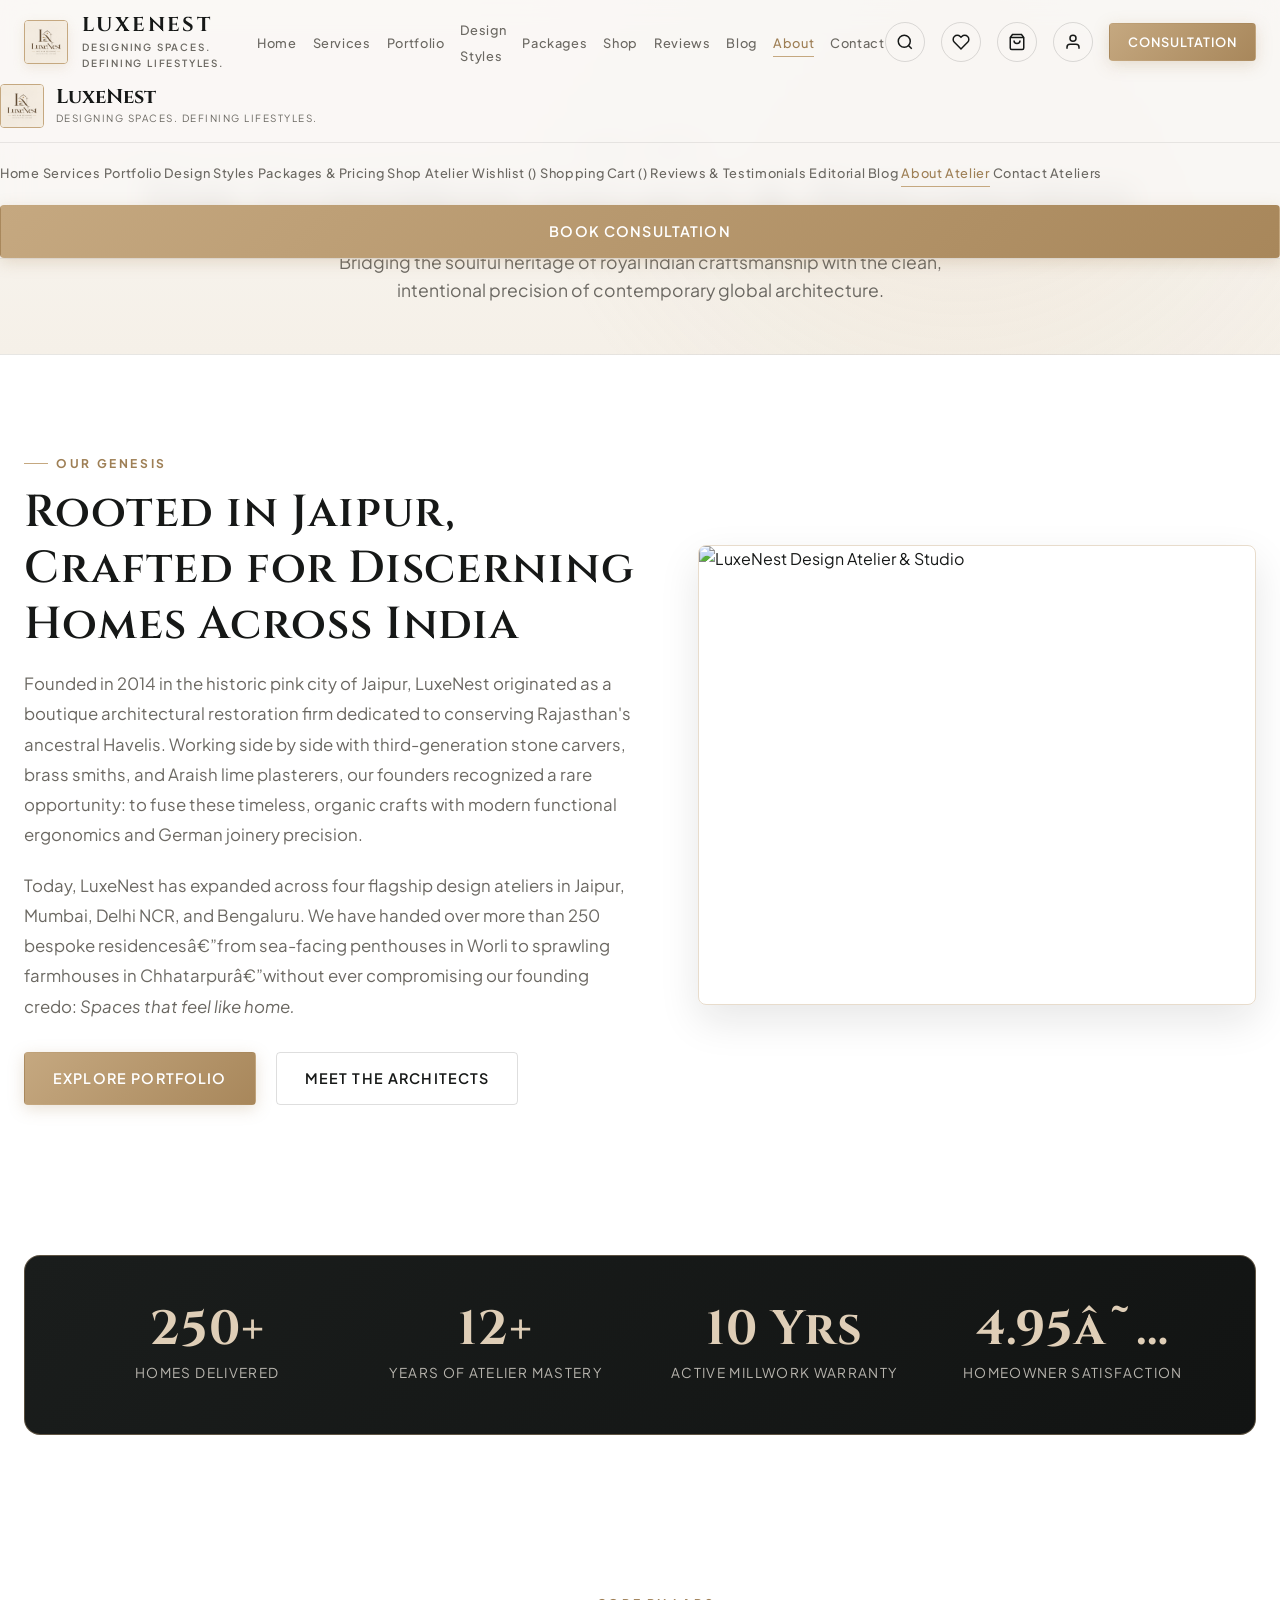
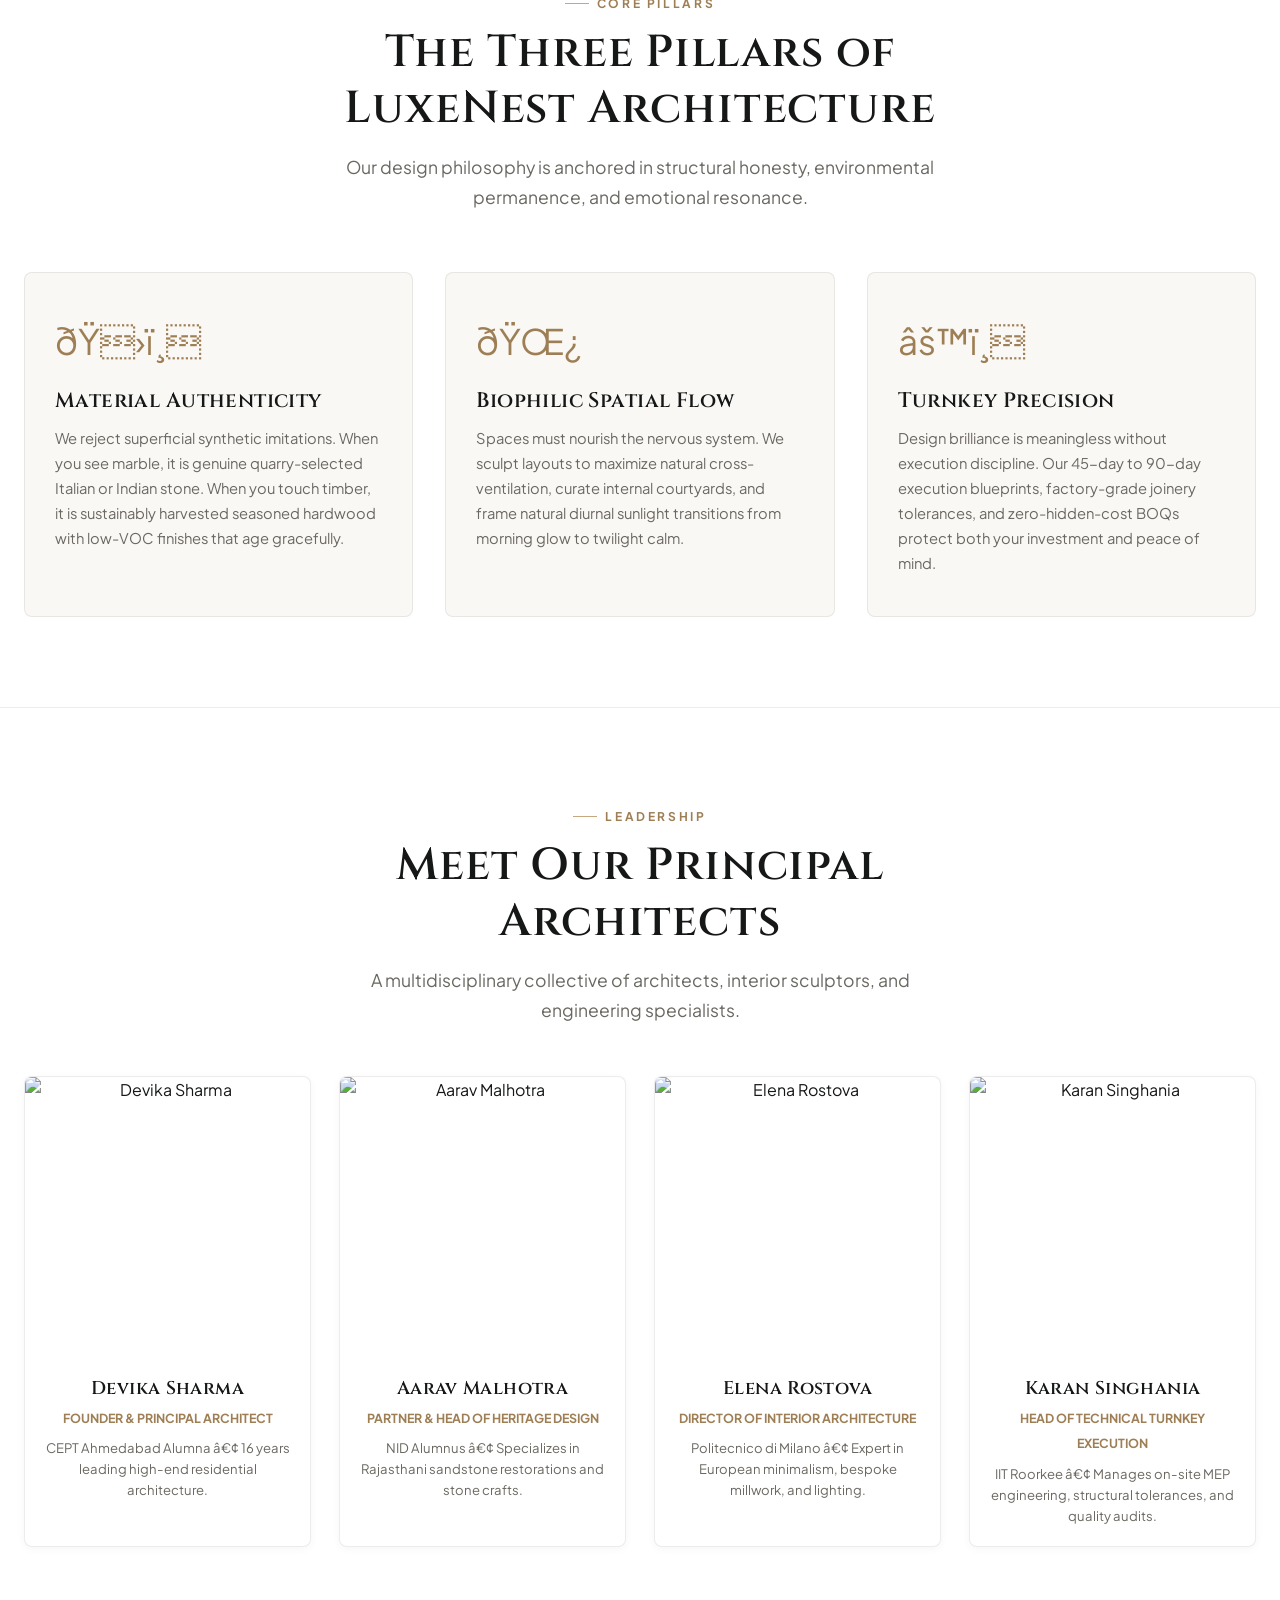
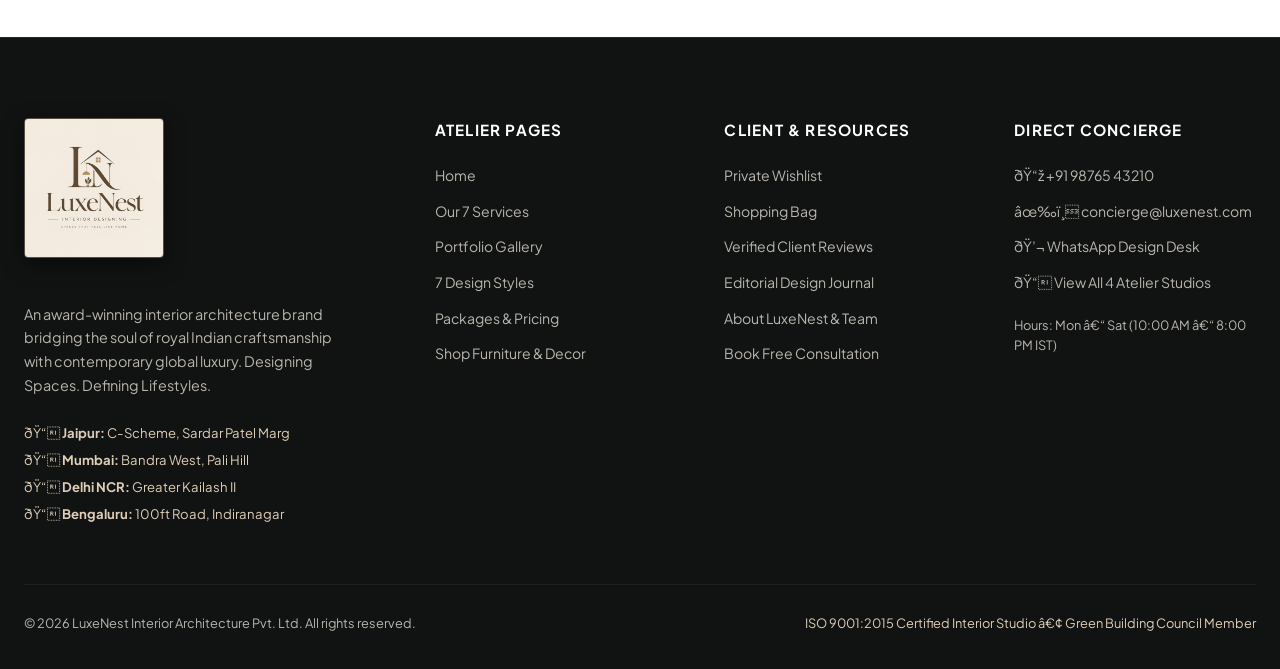
==== commit 2552cd41: "Integrate Meta Pixel (ID: 1808943343444326) across all 13 pages with PageView, AddToCart, AddToWishl" ====
--- a/about.html
+++ b/about.html
@@ -1,12 +1,29 @@
-<!DOCTYPE html>
+﻿<!DOCTYPE html>
 <html lang="en">
 <head>
   <meta charset="UTF-8">
   <meta name="viewport" content="width=device-width, initial-scale=1.0">
-  <title>About LuxeNest — Atelier History & Design Philosophy</title>
+  <title>About LuxeNest â€” Atelier History & Design Philosophy</title>
   <meta name="description" content="Learn about LuxeNest's journey from a boutique architectural practice in Jaipur to India's premier luxury interior design atelier. Meet our principal architects and discover our design philosophy.">
   <link rel="stylesheet" href="styles.css">
   <link rel="icon" type="image/jpeg" href="images/logo.jpg">
+  <!-- Meta Pixel Code -->
+  <script>
+    !function(f,b,e,v,n,t,s)
+    {if(f.fbq)return;n=f.fbq=function(){n.callMethod?
+    n.callMethod.apply(n,arguments):n.queue.push(arguments)};
+    if(!f._fbq)f._fbq=n;n.push=n;n.loaded=!0;n.version='2.0';
+    n.queue=[];t=b.createElement(e);t.async=!0;
+    t.src=v;s=b.getElementsByTagName(e)[0];
+    s.parentNode.insertBefore(t,s)}(window, document,'script',
+    'https://connect.facebook.net/en_US/fbevents.js');
+    fbq('init', '1808943343444326');
+    fbq('track', 'PageView');
+  </script>
+  <noscript><img height="1" width="1" style="display:none"
+    src="https://www.facebook.com/tr?id=1808943343444326&ev=PageView&noscript=1"
+  /></noscript>
+  <!-- End Meta Pixel Code -->
 </head>
 <body>
 
@@ -132,7 +149,7 @@
             Founded in 2014 in the historic pink city of Jaipur, LuxeNest originated as a boutique architectural restoration firm dedicated to conserving Rajasthan's ancestral Havelis. Working side by side with third-generation stone carvers, brass smiths, and Araish lime plasterers, our founders recognized a rare opportunity: to fuse these timeless, organic crafts with modern functional ergonomics and German joinery precision.
           </p>
           <p style="font-size: 1.05rem; line-height: 1.8; color: var(--text-muted); margin-bottom: 30px;">
-            Today, LuxeNest has expanded across four flagship design ateliers in Jaipur, Mumbai, Delhi NCR, and Bengaluru. We have handed over more than 250 bespoke residences—from sea-facing penthouses in Worli to sprawling farmhouses in Chhatarpur—without ever compromising our founding credo: <em>Spaces that feel like home.</em>
+            Today, LuxeNest has expanded across four flagship design ateliers in Jaipur, Mumbai, Delhi NCR, and Bengaluru. We have handed over more than 250 bespoke residencesâ€”from sea-facing penthouses in Worli to sprawling farmhouses in Chhatarpurâ€”without ever compromising our founding credo: <em>Spaces that feel like home.</em>
           </p>
           <div style="display: flex; gap: 20px;">
             <a href="portfolio.html" class="btn btn-gold">Explore Portfolio</a>
@@ -164,7 +181,7 @@
           <p>Active Millwork Warranty</p>
         </div>
         <div class="counter-item">
-          <h3>4.95★</h3>
+          <h3>4.95â˜…</h3>
           <p>Homeowner Satisfaction</p>
         </div>
       </div>
@@ -182,7 +199,7 @@
 
       <div style="display: grid; grid-template-columns: repeat(3, 1fr); gap: 32px;">
         <div style="background: var(--bg-main); padding: 40px 30px; border-radius: var(--radius-md); border: 1px solid var(--border-subtle);">
-          <div style="font-size: 2.2rem; color: var(--accent-gold-dark); margin-bottom: 18px;">🏛️</div>
+          <div style="font-size: 2.2rem; color: var(--accent-gold-dark); margin-bottom: 18px;">ðŸ›ï¸</div>
           <h4 style="font-size: 1.3rem; margin-bottom: 12px;">Material Authenticity</h4>
           <p style="font-size: 0.92rem; color: var(--text-muted); line-height: 1.7;">
             We reject superficial synthetic imitations. When you see marble, it is genuine quarry-selected Italian or Indian stone. When you touch timber, it is sustainably harvested seasoned hardwood with low-VOC finishes that age gracefully.
@@ -190,7 +207,7 @@
         </div>
 
         <div style="background: var(--bg-main); padding: 40px 30px; border-radius: var(--radius-md); border: 1px solid var(--border-subtle);">
-          <div style="font-size: 2.2rem; color: var(--accent-gold-dark); margin-bottom: 18px;">🌿</div>
+          <div style="font-size: 2.2rem; color: var(--accent-gold-dark); margin-bottom: 18px;">ðŸŒ¿</div>
           <h4 style="font-size: 1.3rem; margin-bottom: 12px;">Biophilic Spatial Flow</h4>
           <p style="font-size: 0.92rem; color: var(--text-muted); line-height: 1.7;">
             Spaces must nourish the nervous system. We sculpt layouts to maximize natural cross-ventilation, curate internal courtyards, and frame natural diurnal sunlight transitions from morning glow to twilight calm.
@@ -198,7 +215,7 @@
         </div>
 
         <div style="background: var(--bg-main); padding: 40px 30px; border-radius: var(--radius-md); border: 1px solid var(--border-subtle);">
-          <div style="font-size: 2.2rem; color: var(--accent-gold-dark); margin-bottom: 18px;">⚙️</div>
+          <div style="font-size: 2.2rem; color: var(--accent-gold-dark); margin-bottom: 18px;">âš™ï¸</div>
           <h4 style="font-size: 1.3rem; margin-bottom: 12px;">Turnkey Precision</h4>
           <p style="font-size: 0.92rem; color: var(--text-muted); line-height: 1.7;">
             Design brilliance is meaningless without execution discipline. Our 45-day to 90-day execution blueprints, factory-grade joinery tolerances, and zero-hidden-cost BOQs protect both your investment and peace of mind.
@@ -224,7 +241,7 @@
           <div class="team-info">
             <h4>Devika Sharma</h4>
             <span class="team-role">Founder & Principal Architect</span>
-            <p style="font-size: 0.82rem; color: var(--text-muted); margin-top: 8px;">CEPT Ahmedabad Alumna • 16 years leading high-end residential architecture.</p>
+            <p style="font-size: 0.82rem; color: var(--text-muted); margin-top: 8px;">CEPT Ahmedabad Alumna â€¢ 16 years leading high-end residential architecture.</p>
           </div>
         </div>
 
@@ -234,7 +251,7 @@
           <div class="team-info">
             <h4>Aarav Malhotra</h4>
             <span class="team-role">Partner & Head of Heritage Design</span>
-            <p style="font-size: 0.82rem; color: var(--text-muted); margin-top: 8px;">NID Alumnus • Specializes in Rajasthani sandstone restorations and stone crafts.</p>
+            <p style="font-size: 0.82rem; color: var(--text-muted); margin-top: 8px;">NID Alumnus â€¢ Specializes in Rajasthani sandstone restorations and stone crafts.</p>
           </div>
         </div>
 
@@ -244,7 +261,7 @@
           <div class="team-info">
             <h4>Elena Rostova</h4>
             <span class="team-role">Director of Interior Architecture</span>
-            <p style="font-size: 0.82rem; color: var(--text-muted); margin-top: 8px;">Politecnico di Milano • Expert in European minimalism, bespoke millwork, and lighting.</p>
+            <p style="font-size: 0.82rem; color: var(--text-muted); margin-top: 8px;">Politecnico di Milano â€¢ Expert in European minimalism, bespoke millwork, and lighting.</p>
           </div>
         </div>
 
@@ -254,7 +271,7 @@
           <div class="team-info">
             <h4>Karan Singhania</h4>
             <span class="team-role">Head of Technical Turnkey Execution</span>
-            <p style="font-size: 0.82rem; color: var(--text-muted); margin-top: 8px;">IIT Roorkee • Manages on-site MEP engineering, structural tolerances, and quality audits.</p>
+            <p style="font-size: 0.82rem; color: var(--text-muted); margin-top: 8px;">IIT Roorkee â€¢ Manages on-site MEP engineering, structural tolerances, and quality audits.</p>
           </div>
         </div>
       </div>
@@ -292,7 +309,7 @@
         </div>
         <div class="form-group" style="margin-bottom: 20px;">
           <label class="form-label" for="userPassword">Password</label>
-          <input type="password" id="userPassword" class="form-control" value="••••••••" required>
+          <input type="password" id="userPassword" class="form-control" value="â€¢â€¢â€¢â€¢â€¢â€¢â€¢â€¢" required>
         </div>
         <button type="submit" class="btn btn-gold" style="width: 100%; padding: 12px;">Sign In to Portal</button>
       </form>
@@ -314,10 +331,10 @@
             An award-winning interior architecture brand bridging the soul of royal Indian craftsmanship with contemporary global luxury. Designing Spaces. Defining Lifestyles.
           </p>
           <div class="footer-studios">
-            <span>📍 <strong>Jaipur:</strong> C-Scheme, Sardar Patel Marg</span>
-            <span>📍 <strong>Mumbai:</strong> Bandra West, Pali Hill</span>
-            <span>📍 <strong>Delhi NCR:</strong> Greater Kailash II</span>
-            <span>📍 <strong>Bengaluru:</strong> 100ft Road, Indiranagar</span>
+            <span>ðŸ“ <strong>Jaipur:</strong> C-Scheme, Sardar Patel Marg</span>
+            <span>ðŸ“ <strong>Mumbai:</strong> Bandra West, Pali Hill</span>
+            <span>ðŸ“ <strong>Delhi NCR:</strong> Greater Kailash II</span>
+            <span>ðŸ“ <strong>Bengaluru:</strong> 100ft Road, Indiranagar</span>
           </div>
         </div>
 
@@ -348,18 +365,18 @@
         <div class="footer-col">
           <h5>Direct Concierge</h5>
           <ul class="footer-links">
-            <li><a href="tel:+919876543210">📞 +91 98765 43210</a></li>
-            <li><a href="mailto:concierge@luxenest.com">✉️ concierge@luxenest.com</a></li>
-            <li><a href="https://wa.me/919876543210" target="_blank" rel="noopener">💬 WhatsApp Design Desk</a></li>
-            <li><a href="contact.html">📍 View All 4 Atelier Studios</a></li>
-            <li><span style="color: var(--text-inverse-muted); font-size: 0.8rem; display: inline-block; margin-top: 10px;">Hours: Mon – Sat (10:00 AM – 8:00 PM IST)</span></li>
+            <li><a href="tel:+919876543210">ðŸ“ž +91 98765 43210</a></li>
+            <li><a href="mailto:concierge@luxenest.com">âœ‰ï¸ concierge@luxenest.com</a></li>
+            <li><a href="https://wa.me/919876543210" target="_blank" rel="noopener">ðŸ’¬ WhatsApp Design Desk</a></li>
+            <li><a href="contact.html">ðŸ“ View All 4 Atelier Studios</a></li>
+            <li><span style="color: var(--text-inverse-muted); font-size: 0.8rem; display: inline-block; margin-top: 10px;">Hours: Mon â€“ Sat (10:00 AM â€“ 8:00 PM IST)</span></li>
           </ul>
         </div>
       </div>
 
       <div class="footer-bottom">
         <p>&copy; 2026 LuxeNest Interior Architecture Pvt. Ltd. All rights reserved.</p>
-        <p style="color: var(--accent-gold-light);">ISO 9001:2015 Certified Interior Studio • Green Building Council Member</p>
+        <p style="color: var(--accent-gold-light);">ISO 9001:2015 Certified Interior Studio â€¢ Green Building Council Member</p>
       </div>
     </div>
   </footer>
